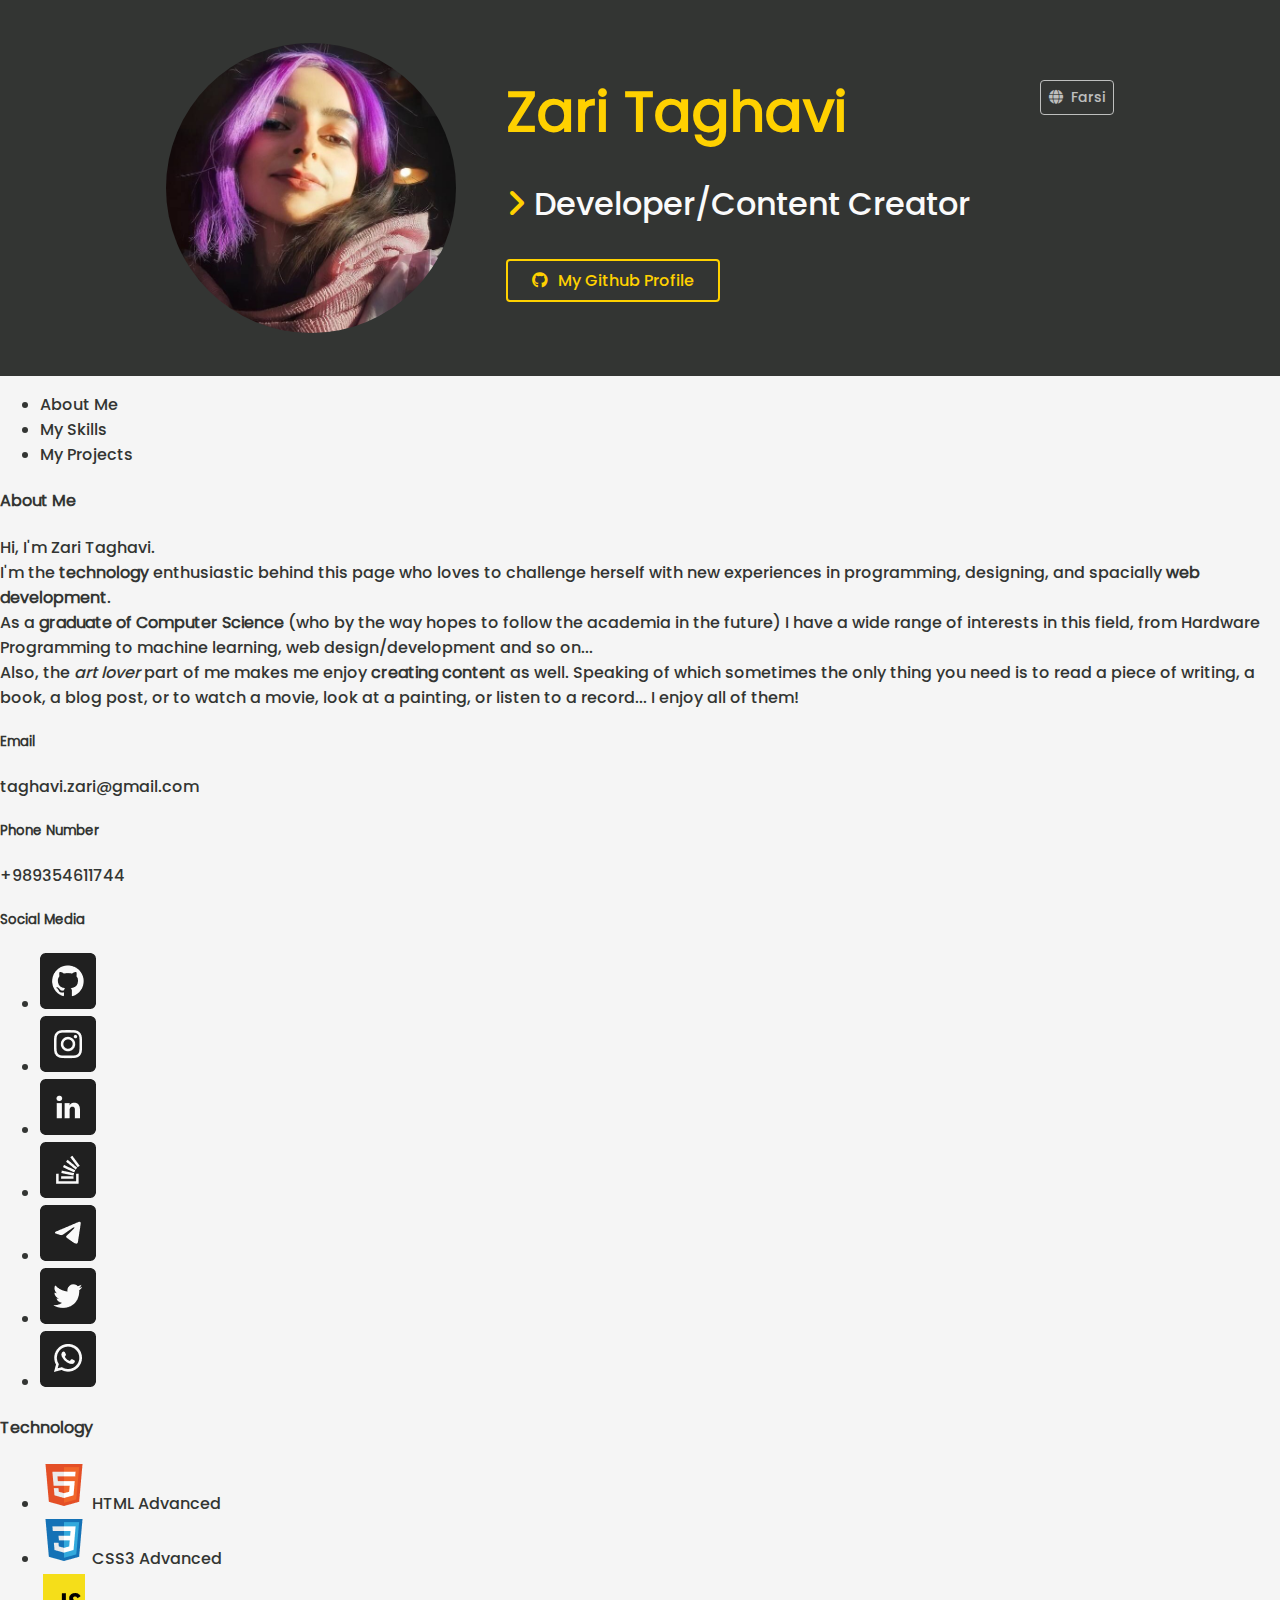
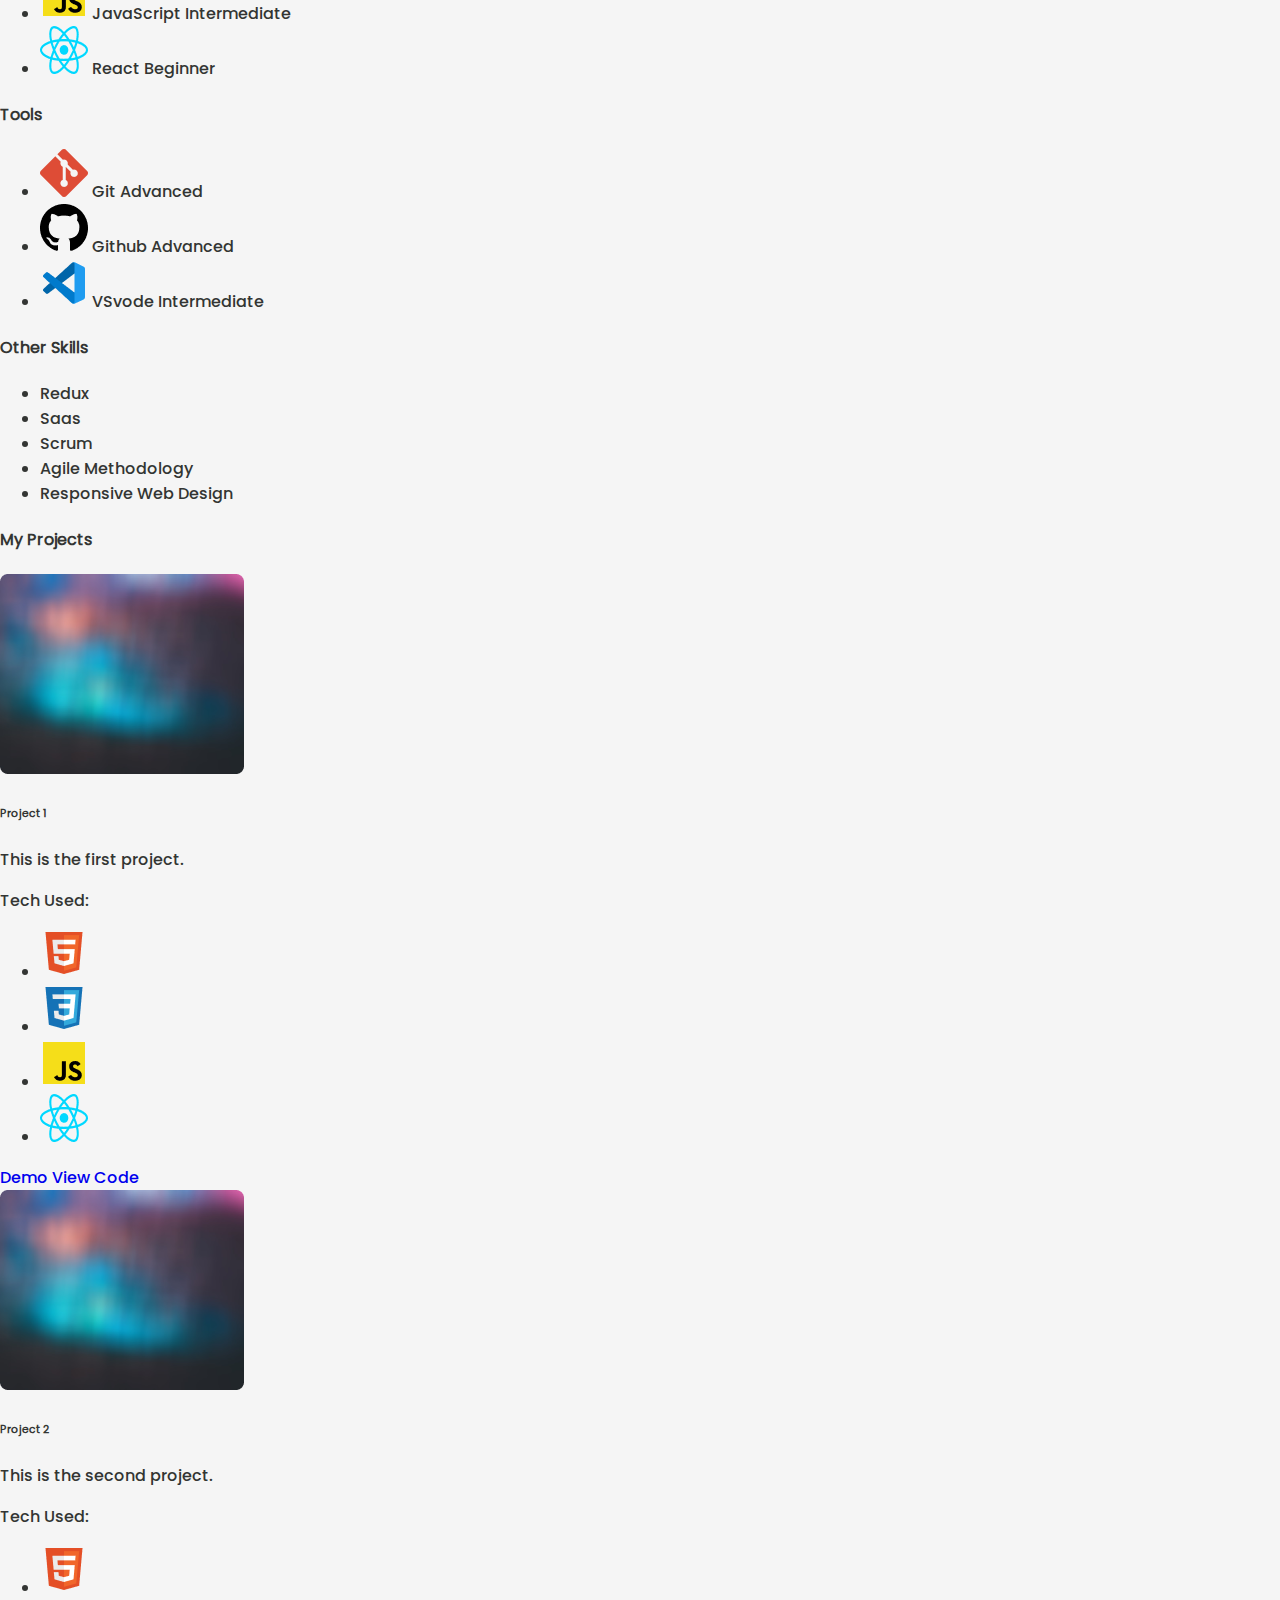
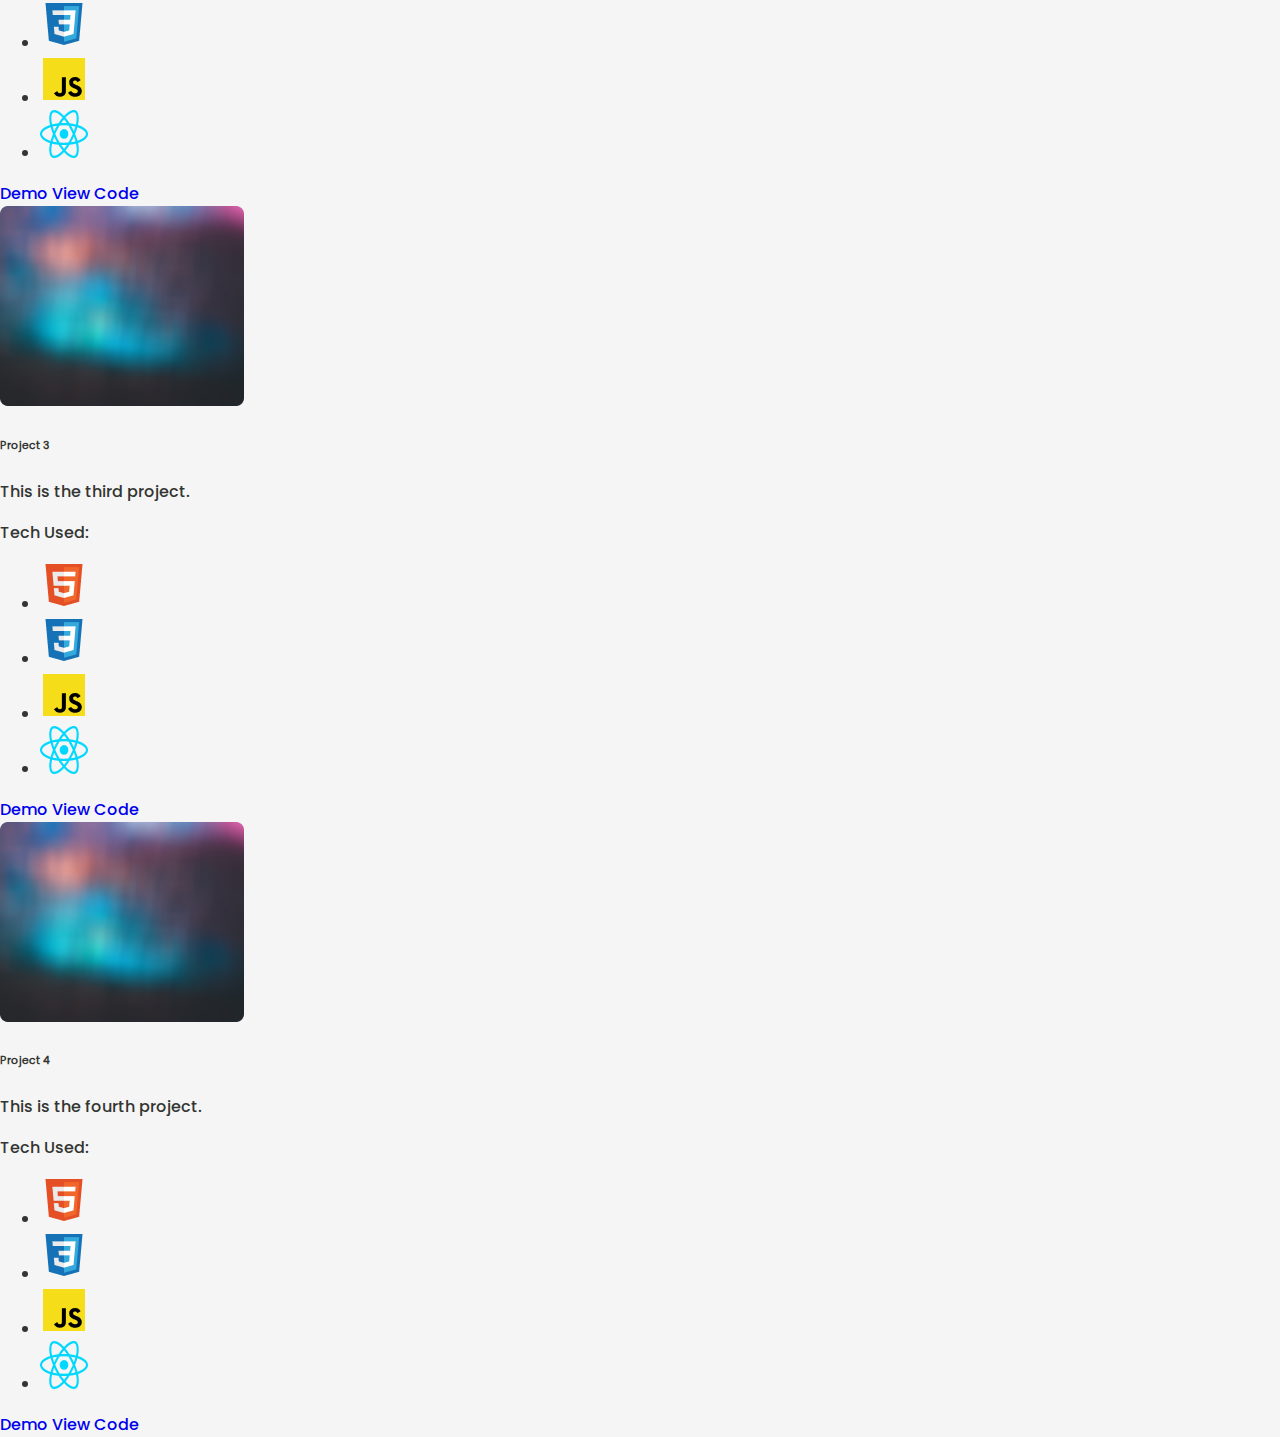
==== html/index.html @ 91e34ece "build: add icons and button styles in Header section" ====
<!DOCTYPE html>
<html lang="en">
  <head>
    <meta charset="UTF-8" />
    <meta http-equiv="X-UA-Compatible" content="IE=edge" />
    <meta name="viewport" content="width=device-width, initial-scale=1.0" />
    <title>Zari Taghavi</title>
    <link rel="shortcut icon" href="Favicon.ico" type="image/x-icon" />
    <link rel="stylesheet" href="assets/css/style.css" />
    <link rel="stylesheet" href="assets/css/all.min.css" />
  </head>
  <body>
    <!-- HEADER -->
    <header class="header">
      <img
        src="assets/ZT_Avatar.png"
        alt="Zari Taghavi"
        width="400"
        height="400"
      />
      <div class="title">
        <h1>Zari Taghavi</h1>
        <h2 class="position">
          <i class="fa-solid fa-angle-right"></i>
          Developer/Content Creator
        </h2>
        <a
          class="button"
          href="https://github.com/ZariTaghavi"
          target="Zari's Github"
        >
          <i class="fa-brands fa-github"></i>
          My Github Profile</a
        >
      </div>
      <a class="lang" href="fa.html">
        <i class="fa-solid fa-globe"></i>
        Farsi</a
      >
    </header>
    <!-- Navigation Bar -->
    <nav>
      <ul>
        <li>About Me</li>
        <li>My Skills</li>
        <li>My Projects</li>
      </ul>
    </nav>
    <!-- "About Me" Section -->
    <section>
      <h4>About Me</h4>
      <p>
        Hi, I'm Zari Taghavi.
        <br />
        I'm the <strong>technology</strong> enthusiastic behind this page who
        loves to challenge herself with new experiences in programming,
        designing, and spacially <strong>web development</strong>.
        <br />
        As a <strong>graduate of Computer Science</strong> (who by the way hopes
        to follow the academia in the future) I have a wide range of interests
        in this field, from Hardware Programming to machine learning, web
        design/development and so on...
        <br />
        Also, the <em>art lover</em> part of me makes me enjoy
        <strong>creating content</strong>
        as well. Speaking of which sometimes the only thing you need is to read
        a piece of writing, a book, a blog post, or to watch a movie, look at a
        painting, or listen to a record... I enjoy all of them!
      </p>
      <h5>Email</h5>
      <p>taghavi.zari@gmail.com</p>
      <h5>Phone Number</h5>
      <p>+989354611744</p>
      <h5>Social Media</h5>
      <ul>
        <li>
          <a href="https://github.com/ZariTaghavi" target="_blank"
            ><img src="assets/icons/social/github.png" alt="Github Profile"
          /></a>
        </li>
        <li>
          <a href="https://www.instagram.com/zarintaghavi/" target="_blank"
            ><img
              src="assets/icons/social/instagram.png"
              alt="Instagram Profile"
          /></a>
        </li>
        <li>
          <a href="https://www.linkedin.com/in/zaritaghavi/" target="_blank"
            ><img src="assets/icons/social/linkedin.png" alt="Linkedin Profile"
          /></a>
        </li>
        <li>
          <a
            href="https://stackoverflow.com/users/19862467/zari-taghavi"
            target="_blank"
            ><img
              src="assets/icons/social/stackoverflow.png"
              alt="Stackoverflow Profile"
          /></a>
        </li>
        <li>
          <a href="https://t.me/Zari_Taghavi" target="_blank"
            ><img src="assets/icons/social/telegram.png" alt="Telegram Profile"
          /></a>
        </li>
        <li>
          <a href="#" target="_blank"
            ><img src="assets/icons/social/twitter.png" alt="Twitter Profile"
          /></a>
        </li>
        <li>
          <a href="https://wa.me/989354611744" target="_blank"
            ><img src="assets/icons/social/whatsapp.png" alt="Whatsapp Profile"
          /></a>
        </li>
      </ul>
    </section>
    <!-- "MY Skills" Section -->
    <section>
      <h4>Technology</h4>
      <ul>
        <li><img src="assets/icons/html.png" alt="html" /> HTML Advanced</li>
        <li><img src="assets/icons/css.png" alt="css3" /> CSS3 Advanced</li>
        <li>
          <img src="assets/icons/js.png" alt="javascript" /> JavaScript
          Intermediate
        </li>
        <li><img src="assets/icons/react.png" alt="react" /> React Beginner</li>
      </ul>
      <h4>Tools</h4>
      <ul>
        <li><img src="assets/icons/git.png" alt="git" /> Git Advanced</li>
        <li>
          <img src="assets/icons/github.png" alt="github" /> Github Advanced
        </li>
        <li>
          <img src="assets/icons/vscode.png" alt="vscode" /> VSvode Intermediate
        </li>
      </ul>
      <h4>Other Skills</h4>
      <ul>
        <li>Redux</li>
        <li>Saas</li>
        <li>Scrum</li>
        <li>Agile Methodology</li>
        <li>Responsive Web Design</li>
      </ul>
    </section>
    <!-- "MY Projects" Section -->
    <section>
      <h4>My Projects</h4>
      <div>
        <img src="assets/icons/placeholder.png" alt="Project1" />
        <h6>Project 1</h6>
        <p>This is the first project.</p>
        Tech Used:
        <ul>
          <li><img src="assets/icons/html.png" alt="html" /></li>
          <li><img src="assets/icons/css.png" alt="css3" /></li>
          <li><img src="assets/icons/js.png" alt="javascript" /></li>
          <li><img src="assets/icons/react.png" alt="react" /></li>
        </ul>
        <a href="#" target="_blank">Demo</a>
        <a href="#" target="_blank">View Code</a>
      </div>
      <div>
        <img src="assets/icons/placeholder.png" alt="Project2" />
        <h6>Project 2</h6>
        <p>This is the second project.</p>
        Tech Used:
        <ul>
          <li><img src="assets/icons/html.png" alt="html" /></li>
          <li><img src="assets/icons/css.png" alt="css3" /></li>
          <li><img src="assets/icons/js.png" alt="javascript" /></li>
          <li><img src="assets/icons/react.png" alt="react" /></li>
        </ul>
        <a href="#" target="_blank">Demo</a>
        <a href="#" target="_blank">View Code</a>
      </div>
      <div>
        <img src="assets/icons/placeholder.png" alt="Project3" />
        <h6>Project 3</h6>
        <p>This is the third project.</p>
        Tech Used:
        <ul>
          <li><img src="assets/icons/html.png" alt="html" /></li>
          <li><img src="assets/icons/css.png" alt="css3" /></li>
          <li><img src="assets/icons/js.png" alt="javascript" /></li>
          <li><img src="assets/icons/react.png" alt="react" /></li>
        </ul>
        <a href="#" target="_blank">Demo</a>
        <a href="#" target="_blank">View Code</a>
      </div>
      <div>
        <img src="assets/icons/placeholder.png" alt="Project4" />
        <h6>Project 4</h6>
        <p>This is the fourth project.</p>
        Tech Used:
        <ul>
          <li><img src="assets/icons/html.png" alt="html" /></li>
          <li><img src="assets/icons/css.png" alt="css3" /></li>
          <li><img src="assets/icons/js.png" alt="javascript" /></li>
          <li><img src="assets/icons/react.png" alt="react" /></li>
        </ul>
        <a href="#" target="_blank">Demo</a>
        <a href="#" target="_blank">View Code</a>
      </div>
    </section>
  </body>
</html>
---- html/assets/css/style.css ----
@font-face {
  font-family: "Poppins";
  src: url("/html/assets/fonts/Poppins-Light.woff") format("woff"),
    url("/html/assets/fonts/Poppins-Light.ttf") format("ttf");
  font-weight: 300;
}
@font-face {
  font-family: "Poppins";
  src: url("/html/assets/fonts/Poppins-Medium.woff") format("woff"),
    url("/html/assets/fonts/Poppins-Medium.ttf") format("ttf");
  font-weight: 400;
}
@font-face {
  font-family: "Poppins";
  src: url("/html/assets/fonts/Poppins-Regular.woff") format("woff"),
    url("/html/assets/fonts/Poppins-Regular.ttf") format("ttf");
  font-weight: 500;
}

* {
  font-family: "Poppins", sans-serif;
  box-sizing: border-box;
}

body {
  color: #333533;
  background-color: #f5f5f5;
  margin: 0;
}

a {
  text-decoration: none;
}

h2 {
  font-weight: 400;
}

.header {
  background-color: #333533;
  height: 376px;
  display: flex;
  justify-content: center;
  align-items: center;
}

.header .title {
  margin: 0 70px 0 50px;
}

.header .title h1 {
  color: #ffd100;
  font-size: 56px;
  margin: 0;
  line-height: 1;
}

.header .position {
  color: #fafafa;
  font-size: 32px;
  margin: 40px 0;
}

.header .position i {
  color: #ffd100;
}

.button {
  color: #ffd100;
  border: 2px solid #ffd100;
  border-radius: 4px;
  padding: 8px 24px;
  transition: all 100ms ease-in-out;
}

.button i {
  color: #ffd100;
  margin-right: 6px;
  transition: all 100ms ease-in-out;
}

.button:hover,
.button:hover i {
  color: #333533;
  background-color: #ffd100;
}

.lang {
  color: #fafafa;
  border: 1px solid #fafafa;
  border-radius: 4px;
  padding: 6px 8px;
  font-size: 14px;
  opacity: 0.7;
  align-self: flex-start;
  margin-top: 80px;
  transition: all 100ms ease-in-out;
}

.lang i {
  color: #fafafa;
  margin-right: 4px;
  transition: all 100ms ease-in-out;
}

.lang:hover,
.lang:hover i {
  opacity: 1;
}
.header img {
  width: 290px;
  height: 290px;
  border-radius: 50%;
}
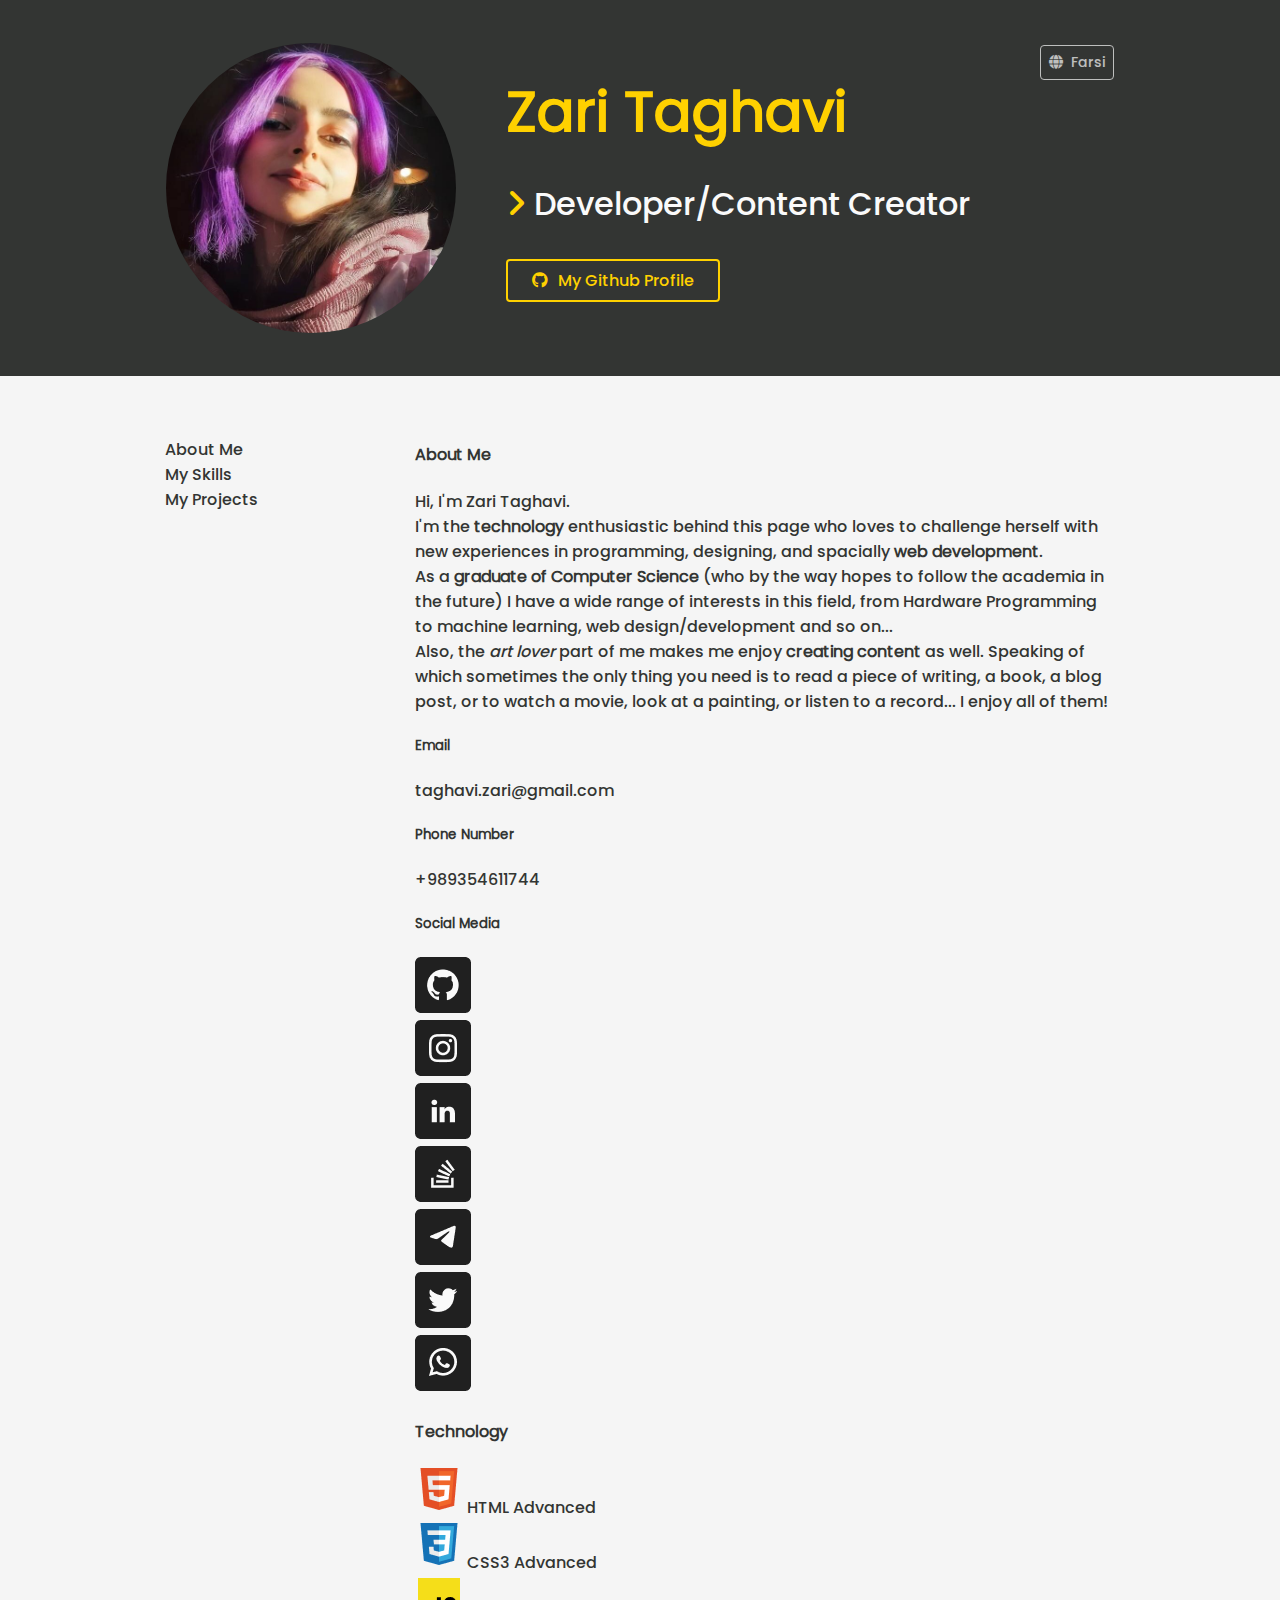
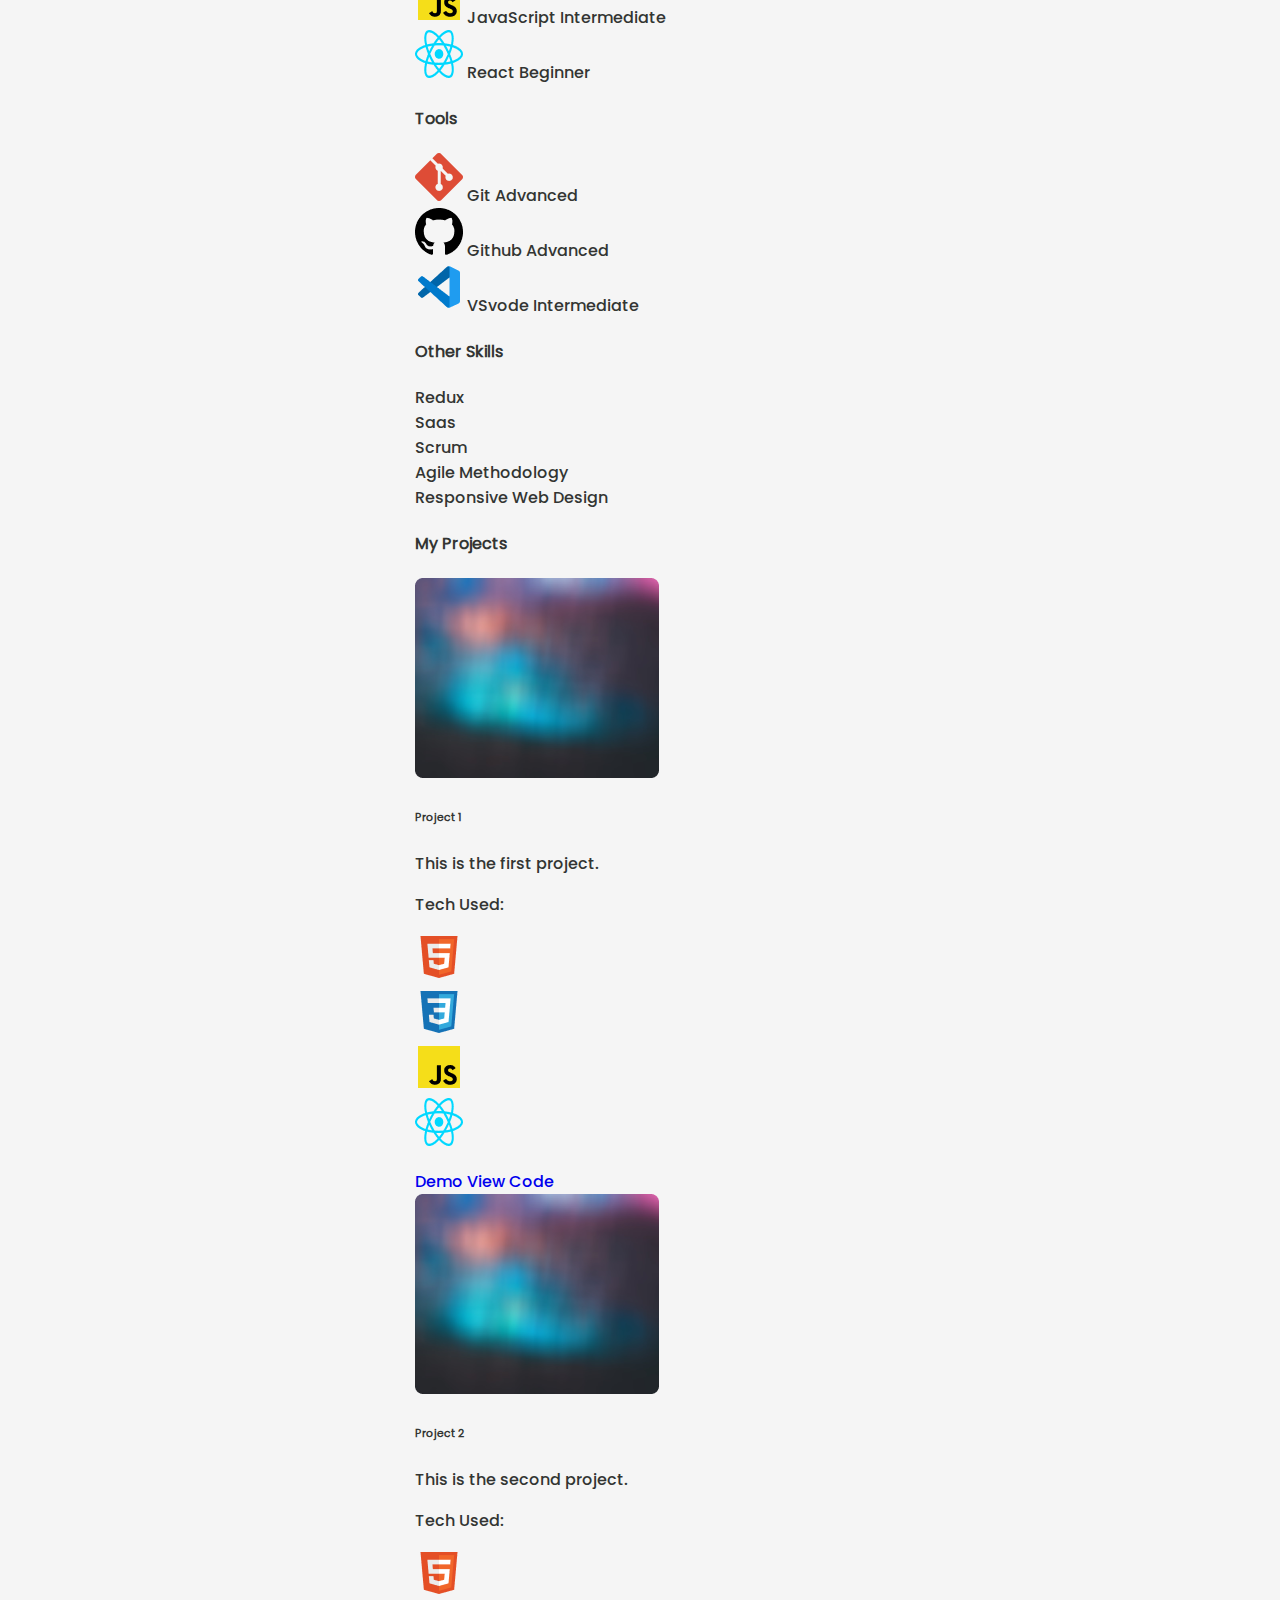
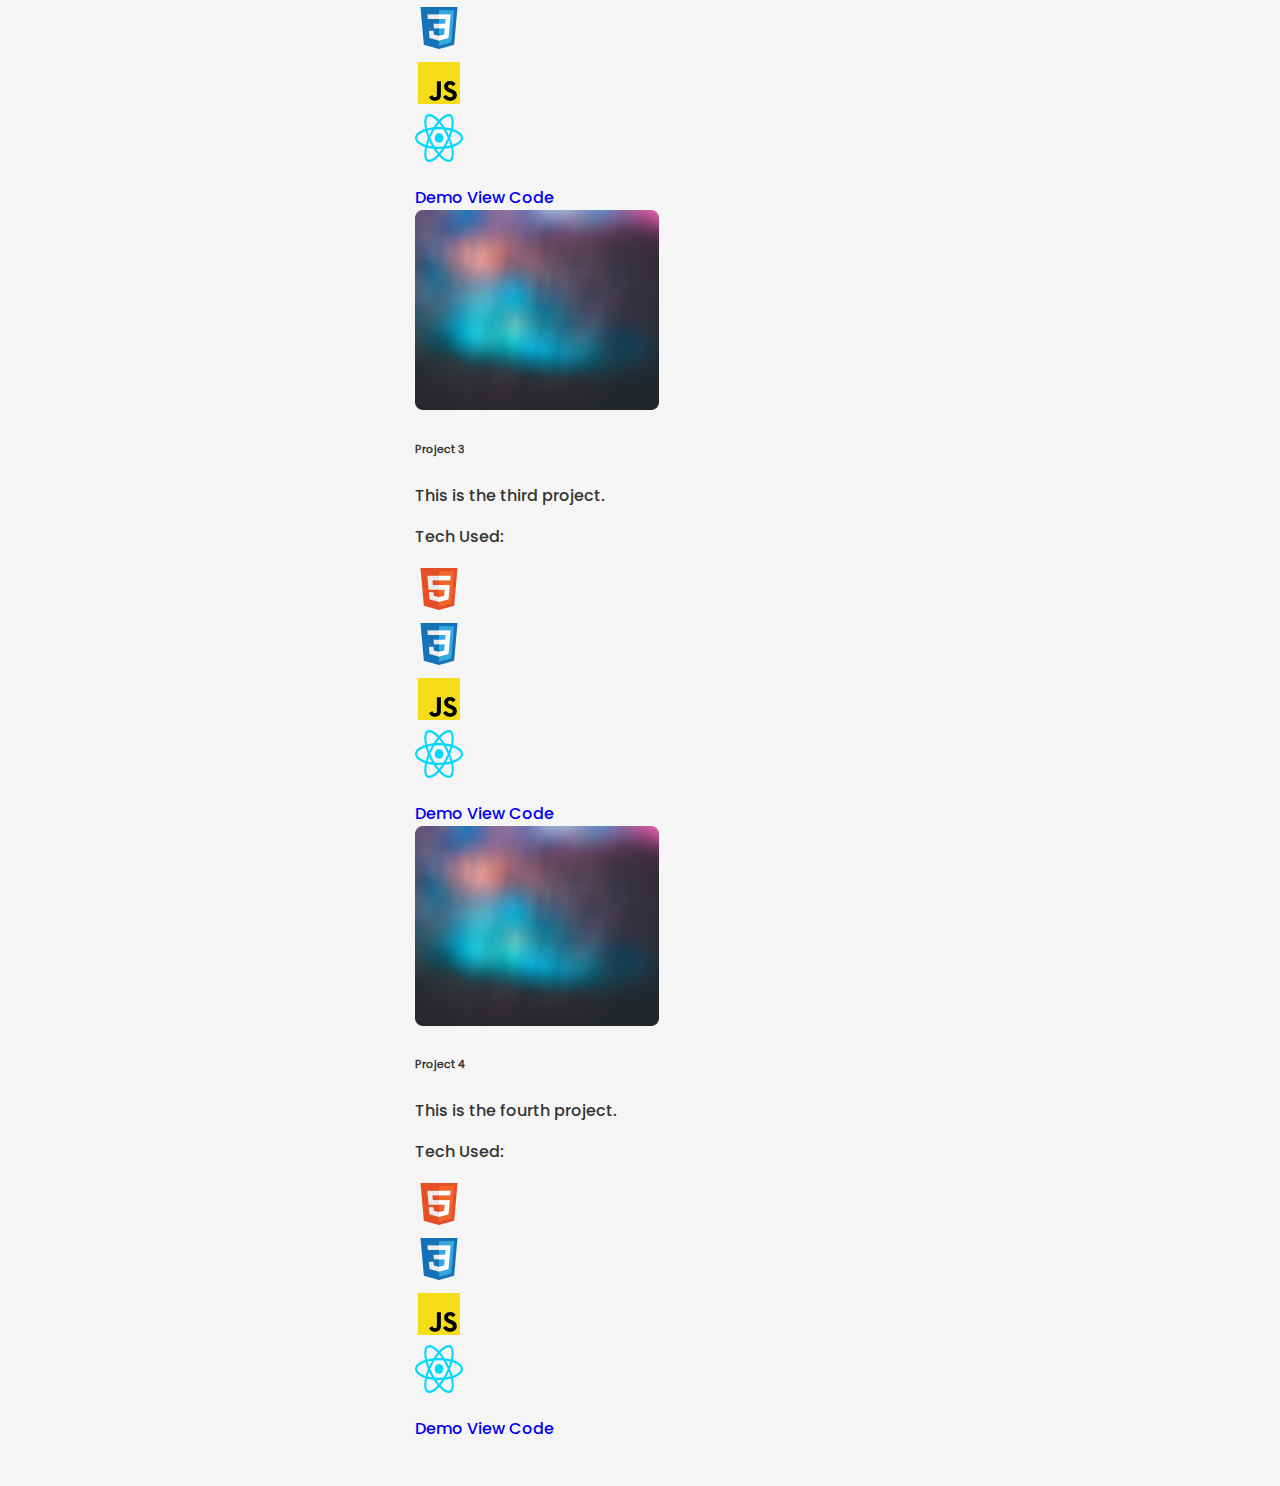
==== commit 5ba612ef: "build: add flex box styles and sizing for navbar and content section" ====
--- a/html/index.html
+++ b/html/index.html
@@ -39,173 +39,190 @@
       >
     </header>
     <!-- Navigation Bar -->
-    <nav>
-      <ul>
-        <li>About Me</li>
-        <li>My Skills</li>
-        <li>My Projects</li>
-      </ul>
-    </nav>
-    <!-- "About Me" Section -->
-    <section>
-      <h4>About Me</h4>
-      <p>
-        Hi, I'm Zari Taghavi.
-        <br />
-        I'm the <strong>technology</strong> enthusiastic behind this page who
-        loves to challenge herself with new experiences in programming,
-        designing, and spacially <strong>web development</strong>.
-        <br />
-        As a <strong>graduate of Computer Science</strong> (who by the way hopes
-        to follow the academia in the future) I have a wide range of interests
-        in this field, from Hardware Programming to machine learning, web
-        design/development and so on...
-        <br />
-        Also, the <em>art lover</em> part of me makes me enjoy
-        <strong>creating content</strong>
-        as well. Speaking of which sometimes the only thing you need is to read
-        a piece of writing, a book, a blog post, or to watch a movie, look at a
-        painting, or listen to a record... I enjoy all of them!
-      </p>
-      <h5>Email</h5>
-      <p>taghavi.zari@gmail.com</p>
-      <h5>Phone Number</h5>
-      <p>+989354611744</p>
-      <h5>Social Media</h5>
-      <ul>
-        <li>
-          <a href="https://github.com/ZariTaghavi" target="_blank"
-            ><img src="assets/icons/social/github.png" alt="Github Profile"
-          /></a>
-        </li>
-        <li>
-          <a href="https://www.instagram.com/zarintaghavi/" target="_blank"
-            ><img
-              src="assets/icons/social/instagram.png"
-              alt="Instagram Profile"
-          /></a>
-        </li>
-        <li>
-          <a href="https://www.linkedin.com/in/zaritaghavi/" target="_blank"
-            ><img src="assets/icons/social/linkedin.png" alt="Linkedin Profile"
-          /></a>
-        </li>
-        <li>
-          <a
-            href="https://stackoverflow.com/users/19862467/zari-taghavi"
-            target="_blank"
-            ><img
-              src="assets/icons/social/stackoverflow.png"
-              alt="Stackoverflow Profile"
-          /></a>
-        </li>
-        <li>
-          <a href="https://t.me/Zari_Taghavi" target="_blank"
-            ><img src="assets/icons/social/telegram.png" alt="Telegram Profile"
-          /></a>
-        </li>
-        <li>
-          <a href="#" target="_blank"
-            ><img src="assets/icons/social/twitter.png" alt="Twitter Profile"
-          /></a>
-        </li>
-        <li>
-          <a href="https://wa.me/989354611744" target="_blank"
-            ><img src="assets/icons/social/whatsapp.png" alt="Whatsapp Profile"
-          /></a>
-        </li>
-      </ul>
-    </section>
-    <!-- "MY Skills" Section -->
-    <section>
-      <h4>Technology</h4>
-      <ul>
-        <li><img src="assets/icons/html.png" alt="html" /> HTML Advanced</li>
-        <li><img src="assets/icons/css.png" alt="css3" /> CSS3 Advanced</li>
-        <li>
-          <img src="assets/icons/js.png" alt="javascript" /> JavaScript
-          Intermediate
-        </li>
-        <li><img src="assets/icons/react.png" alt="react" /> React Beginner</li>
-      </ul>
-      <h4>Tools</h4>
-      <ul>
-        <li><img src="assets/icons/git.png" alt="git" /> Git Advanced</li>
-        <li>
-          <img src="assets/icons/github.png" alt="github" /> Github Advanced
-        </li>
-        <li>
-          <img src="assets/icons/vscode.png" alt="vscode" /> VSvode Intermediate
-        </li>
-      </ul>
-      <h4>Other Skills</h4>
-      <ul>
-        <li>Redux</li>
-        <li>Saas</li>
-        <li>Scrum</li>
-        <li>Agile Methodology</li>
-        <li>Responsive Web Design</li>
-      </ul>
-    </section>
-    <!-- "MY Projects" Section -->
-    <section>
-      <h4>My Projects</h4>
-      <div>
-        <img src="assets/icons/placeholder.png" alt="Project1" />
-        <h6>Project 1</h6>
-        <p>This is the first project.</p>
-        Tech Used:
+    <div class="content-container">
+      <nav>
         <ul>
-          <li><img src="assets/icons/html.png" alt="html" /></li>
-          <li><img src="assets/icons/css.png" alt="css3" /></li>
-          <li><img src="assets/icons/js.png" alt="javascript" /></li>
-          <li><img src="assets/icons/react.png" alt="react" /></li>
+          <li>About Me</li>
+          <li>My Skills</li>
+          <li>My Projects</li>
         </ul>
-        <a href="#" target="_blank">Demo</a>
-        <a href="#" target="_blank">View Code</a>
+      </nav>
+      <!-- "About Me" Section -->
+      <div class="sections">
+        <section>
+          <h4>About Me</h4>
+          <p>
+            Hi, I'm Zari Taghavi.
+            <br />
+            I'm the <strong>technology</strong> enthusiastic behind this page
+            who loves to challenge herself with new experiences in programming,
+            designing, and spacially <strong>web development</strong>.
+            <br />
+            As a <strong>graduate of Computer Science</strong> (who by the way
+            hopes to follow the academia in the future) I have a wide range of
+            interests in this field, from Hardware Programming to machine
+            learning, web design/development and so on...
+            <br />
+            Also, the <em>art lover</em> part of me makes me enjoy
+            <strong>creating content</strong>
+            as well. Speaking of which sometimes the only thing you need is to
+            read a piece of writing, a book, a blog post, or to watch a movie,
+            look at a painting, or listen to a record... I enjoy all of them!
+          </p>
+          <h5>Email</h5>
+          <p>taghavi.zari@gmail.com</p>
+          <h5>Phone Number</h5>
+          <p>+989354611744</p>
+          <h5>Social Media</h5>
+          <ul>
+            <li>
+              <a href="https://github.com/ZariTaghavi" target="_blank"
+                ><img src="assets/icons/social/github.png" alt="Github Profile"
+              /></a>
+            </li>
+            <li>
+              <a href="https://www.instagram.com/zarintaghavi/" target="_blank"
+                ><img
+                  src="assets/icons/social/instagram.png"
+                  alt="Instagram Profile"
+              /></a>
+            </li>
+            <li>
+              <a href="https://www.linkedin.com/in/zaritaghavi/" target="_blank"
+                ><img
+                  src="assets/icons/social/linkedin.png"
+                  alt="Linkedin Profile"
+              /></a>
+            </li>
+            <li>
+              <a
+                href="https://stackoverflow.com/users/19862467/zari-taghavi"
+                target="_blank"
+                ><img
+                  src="assets/icons/social/stackoverflow.png"
+                  alt="Stackoverflow Profile"
+              /></a>
+            </li>
+            <li>
+              <a href="https://t.me/Zari_Taghavi" target="_blank"
+                ><img
+                  src="assets/icons/social/telegram.png"
+                  alt="Telegram Profile"
+              /></a>
+            </li>
+            <li>
+              <a href="#" target="_blank"
+                ><img
+                  src="assets/icons/social/twitter.png"
+                  alt="Twitter Profile"
+              /></a>
+            </li>
+            <li>
+              <a href="https://wa.me/989354611744" target="_blank"
+                ><img
+                  src="assets/icons/social/whatsapp.png"
+                  alt="Whatsapp Profile"
+              /></a>
+            </li>
+          </ul>
+        </section>
+        <!-- "MY Skills" Section -->
+        <section>
+          <h4>Technology</h4>
+          <ul>
+            <li>
+              <img src="assets/icons/html.png" alt="html" /> HTML Advanced
+            </li>
+            <li><img src="assets/icons/css.png" alt="css3" /> CSS3 Advanced</li>
+            <li>
+              <img src="assets/icons/js.png" alt="javascript" /> JavaScript
+              Intermediate
+            </li>
+            <li>
+              <img src="assets/icons/react.png" alt="react" /> React Beginner
+            </li>
+          </ul>
+          <h4>Tools</h4>
+          <ul>
+            <li><img src="assets/icons/git.png" alt="git" /> Git Advanced</li>
+            <li>
+              <img src="assets/icons/github.png" alt="github" /> Github Advanced
+            </li>
+            <li>
+              <img src="assets/icons/vscode.png" alt="vscode" /> VSvode
+              Intermediate
+            </li>
+          </ul>
+          <h4>Other Skills</h4>
+          <ul>
+            <li>Redux</li>
+            <li>Saas</li>
+            <li>Scrum</li>
+            <li>Agile Methodology</li>
+            <li>Responsive Web Design</li>
+          </ul>
+        </section>
+        <!-- "MY Projects" Section -->
+        <section>
+          <h4>My Projects</h4>
+          <div>
+            <img src="assets/icons/placeholder.png" alt="Project1" />
+            <h6>Project 1</h6>
+            <p>This is the first project.</p>
+            Tech Used:
+            <ul>
+              <li><img src="assets/icons/html.png" alt="html" /></li>
+              <li><img src="assets/icons/css.png" alt="css3" /></li>
+              <li><img src="assets/icons/js.png" alt="javascript" /></li>
+              <li><img src="assets/icons/react.png" alt="react" /></li>
+            </ul>
+            <a href="#" target="_blank">Demo</a>
+            <a href="#" target="_blank">View Code</a>
+          </div>
+          <div>
+            <img src="assets/icons/placeholder.png" alt="Project2" />
+            <h6>Project 2</h6>
+            <p>This is the second project.</p>
+            Tech Used:
+            <ul>
+              <li><img src="assets/icons/html.png" alt="html" /></li>
+              <li><img src="assets/icons/css.png" alt="css3" /></li>
+              <li><img src="assets/icons/js.png" alt="javascript" /></li>
+              <li><img src="assets/icons/react.png" alt="react" /></li>
+            </ul>
+            <a href="#" target="_blank">Demo</a>
+            <a href="#" target="_blank">View Code</a>
+          </div>
+          <div>
+            <img src="assets/icons/placeholder.png" alt="Project3" />
+            <h6>Project 3</h6>
+            <p>This is the third project.</p>
+            Tech Used:
+            <ul>
+              <li><img src="assets/icons/html.png" alt="html" /></li>
+              <li><img src="assets/icons/css.png" alt="css3" /></li>
+              <li><img src="assets/icons/js.png" alt="javascript" /></li>
+              <li><img src="assets/icons/react.png" alt="react" /></li>
+            </ul>
+            <a href="#" target="_blank">Demo</a>
+            <a href="#" target="_blank">View Code</a>
+          </div>
+          <div>
+            <img src="assets/icons/placeholder.png" alt="Project4" />
+            <h6>Project 4</h6>
+            <p>This is the fourth project.</p>
+            Tech Used:
+            <ul>
+              <li><img src="assets/icons/html.png" alt="html" /></li>
+              <li><img src="assets/icons/css.png" alt="css3" /></li>
+              <li><img src="assets/icons/js.png" alt="javascript" /></li>
+              <li><img src="assets/icons/react.png" alt="react" /></li>
+            </ul>
+            <a href="#" target="_blank">Demo</a>
+            <a href="#" target="_blank">View Code</a>
+          </div>
+        </section>
       </div>
-      <div>
-        <img src="assets/icons/placeholder.png" alt="Project2" />
-        <h6>Project 2</h6>
-        <p>This is the second project.</p>
-        Tech Used:
-        <ul>
-          <li><img src="assets/icons/html.png" alt="html" /></li>
-          <li><img src="assets/icons/css.png" alt="css3" /></li>
-          <li><img src="assets/icons/js.png" alt="javascript" /></li>
-          <li><img src="assets/icons/react.png" alt="react" /></li>
-        </ul>
-        <a href="#" target="_blank">Demo</a>
-        <a href="#" target="_blank">View Code</a>
-      </div>
-      <div>
-        <img src="assets/icons/placeholder.png" alt="Project3" />
-        <h6>Project 3</h6>
-        <p>This is the third project.</p>
-        Tech Used:
-        <ul>
-          <li><img src="assets/icons/html.png" alt="html" /></li>
-          <li><img src="assets/icons/css.png" alt="css3" /></li>
-          <li><img src="assets/icons/js.png" alt="javascript" /></li>
-          <li><img src="assets/icons/react.png" alt="react" /></li>
-        </ul>
-        <a href="#" target="_blank">Demo</a>
-        <a href="#" target="_blank">View Code</a>
-      </div>
-      <div>
-        <img src="assets/icons/placeholder.png" alt="Project4" />
-        <h6>Project 4</h6>
-        <p>This is the fourth project.</p>
-        Tech Used:
-        <ul>
-          <li><img src="assets/icons/html.png" alt="html" /></li>
-          <li><img src="assets/icons/css.png" alt="css3" /></li>
-          <li><img src="assets/icons/js.png" alt="javascript" /></li>
-          <li><img src="assets/icons/react.png" alt="react" /></li>
-        </ul>
-        <a href="#" target="_blank">Demo</a>
-        <a href="#" target="_blank">View Code</a>
-      </div>
-    </section>
+    </div>
   </body>
 </html>
--- a/html/assets/css/style.css
+++ b/html/assets/css/style.css
@@ -36,12 +36,18 @@
   font-weight: 400;
 }
 
+ul {
+  list-style: none;
+  padding: 0;
+}
+
 .header {
   background-color: #333533;
   height: 376px;
   display: flex;
   justify-content: center;
   align-items: center;
+  padding: 45px 0;
 }
 
 .header .title {
@@ -93,7 +99,6 @@
   font-size: 14px;
   opacity: 0.7;
   align-self: flex-start;
-  margin-top: 80px;
   transition: all 100ms ease-in-out;
 }
 
@@ -112,3 +117,17 @@
   height: 290px;
   border-radius: 50%;
 }
+
+.content-container {
+  display: flex;
+  justify-content: center;
+  padding: 45px 0;
+}
+
+nav {
+  width: 250px;
+}
+
+.sections {
+  width: 700px;
+}
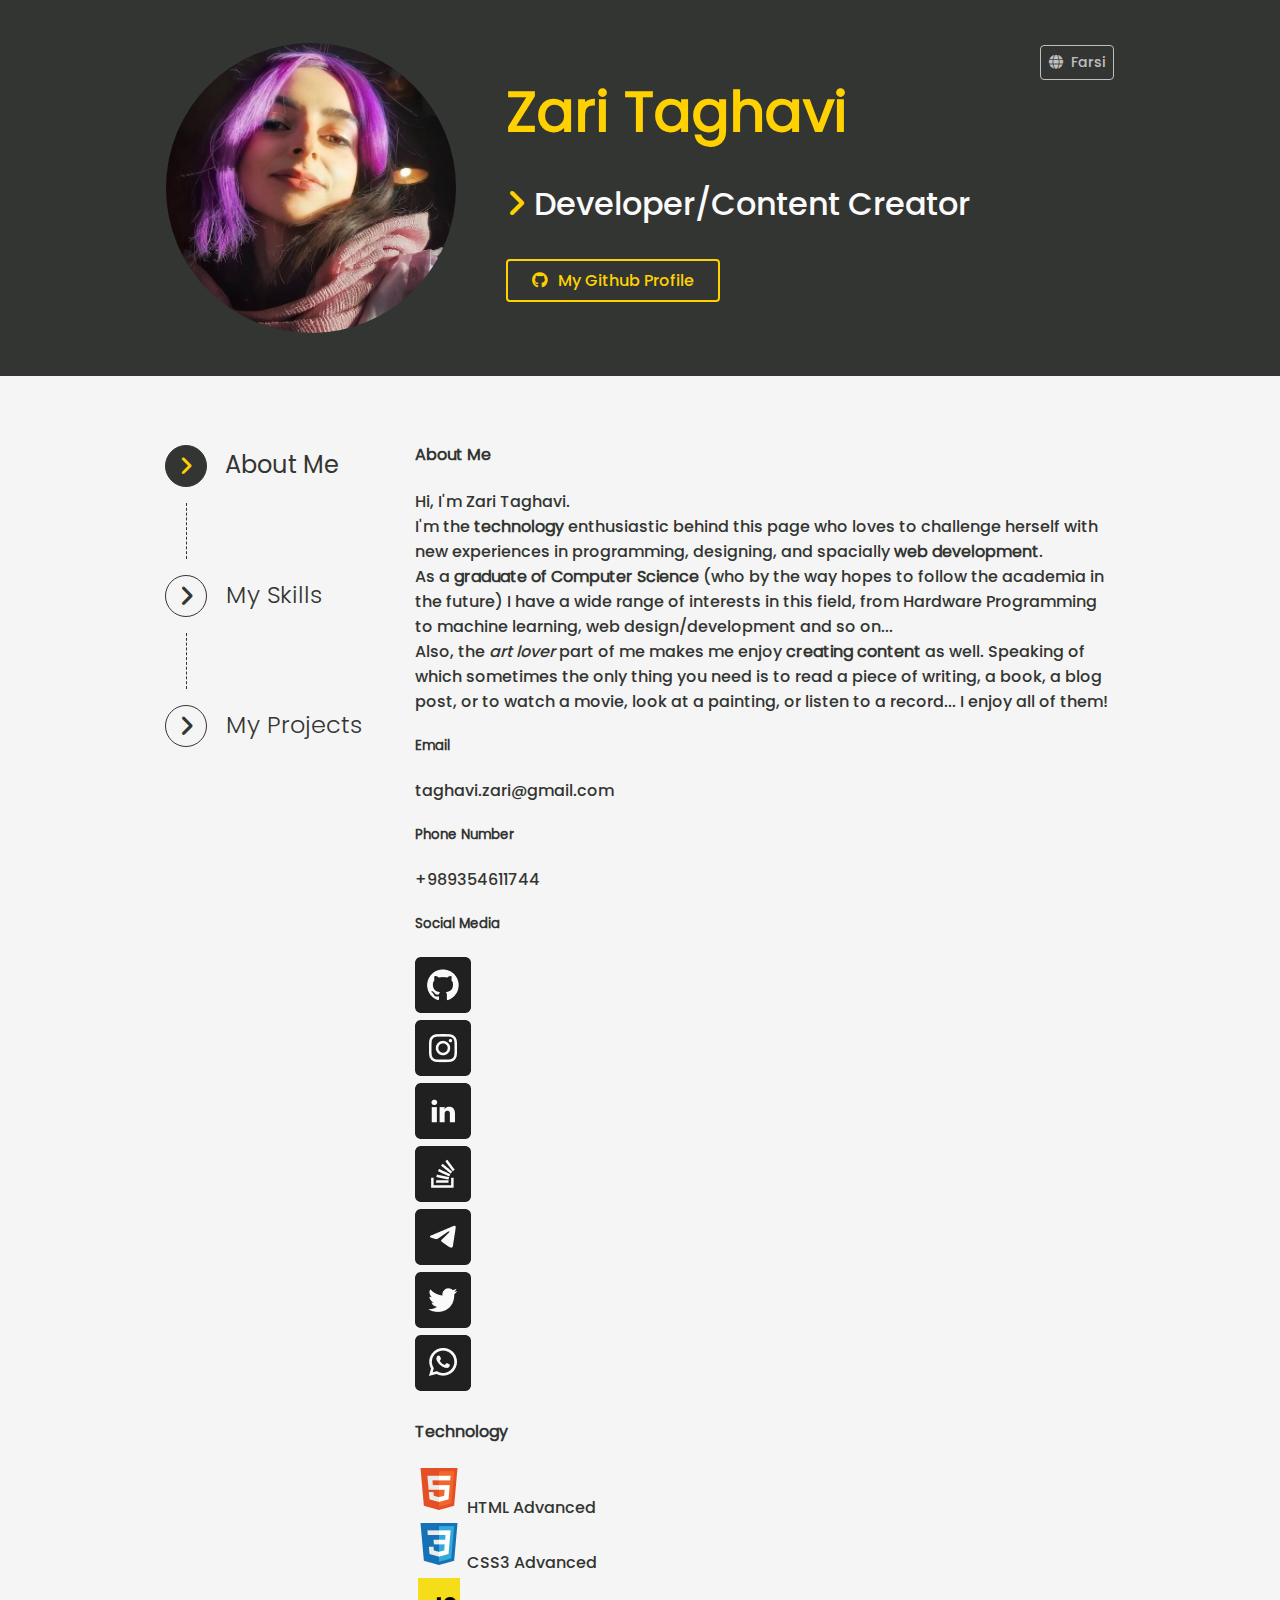
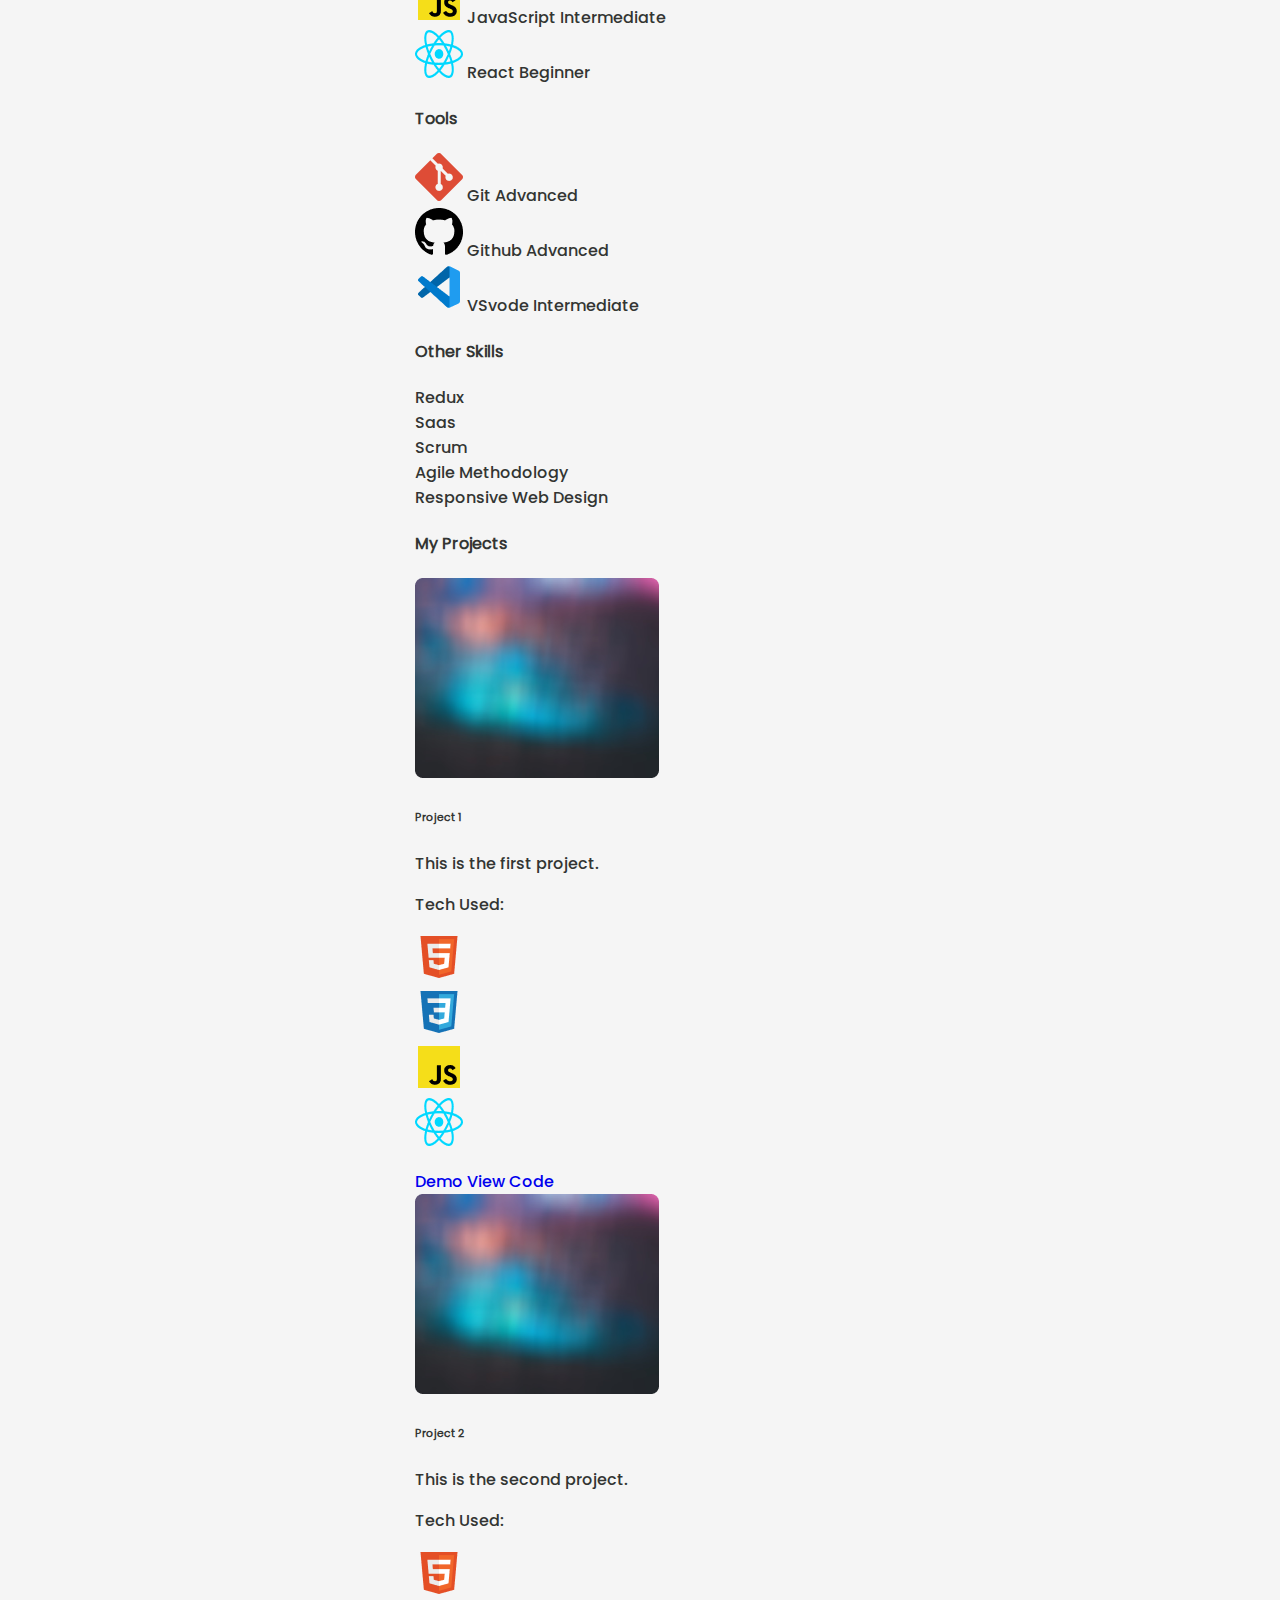
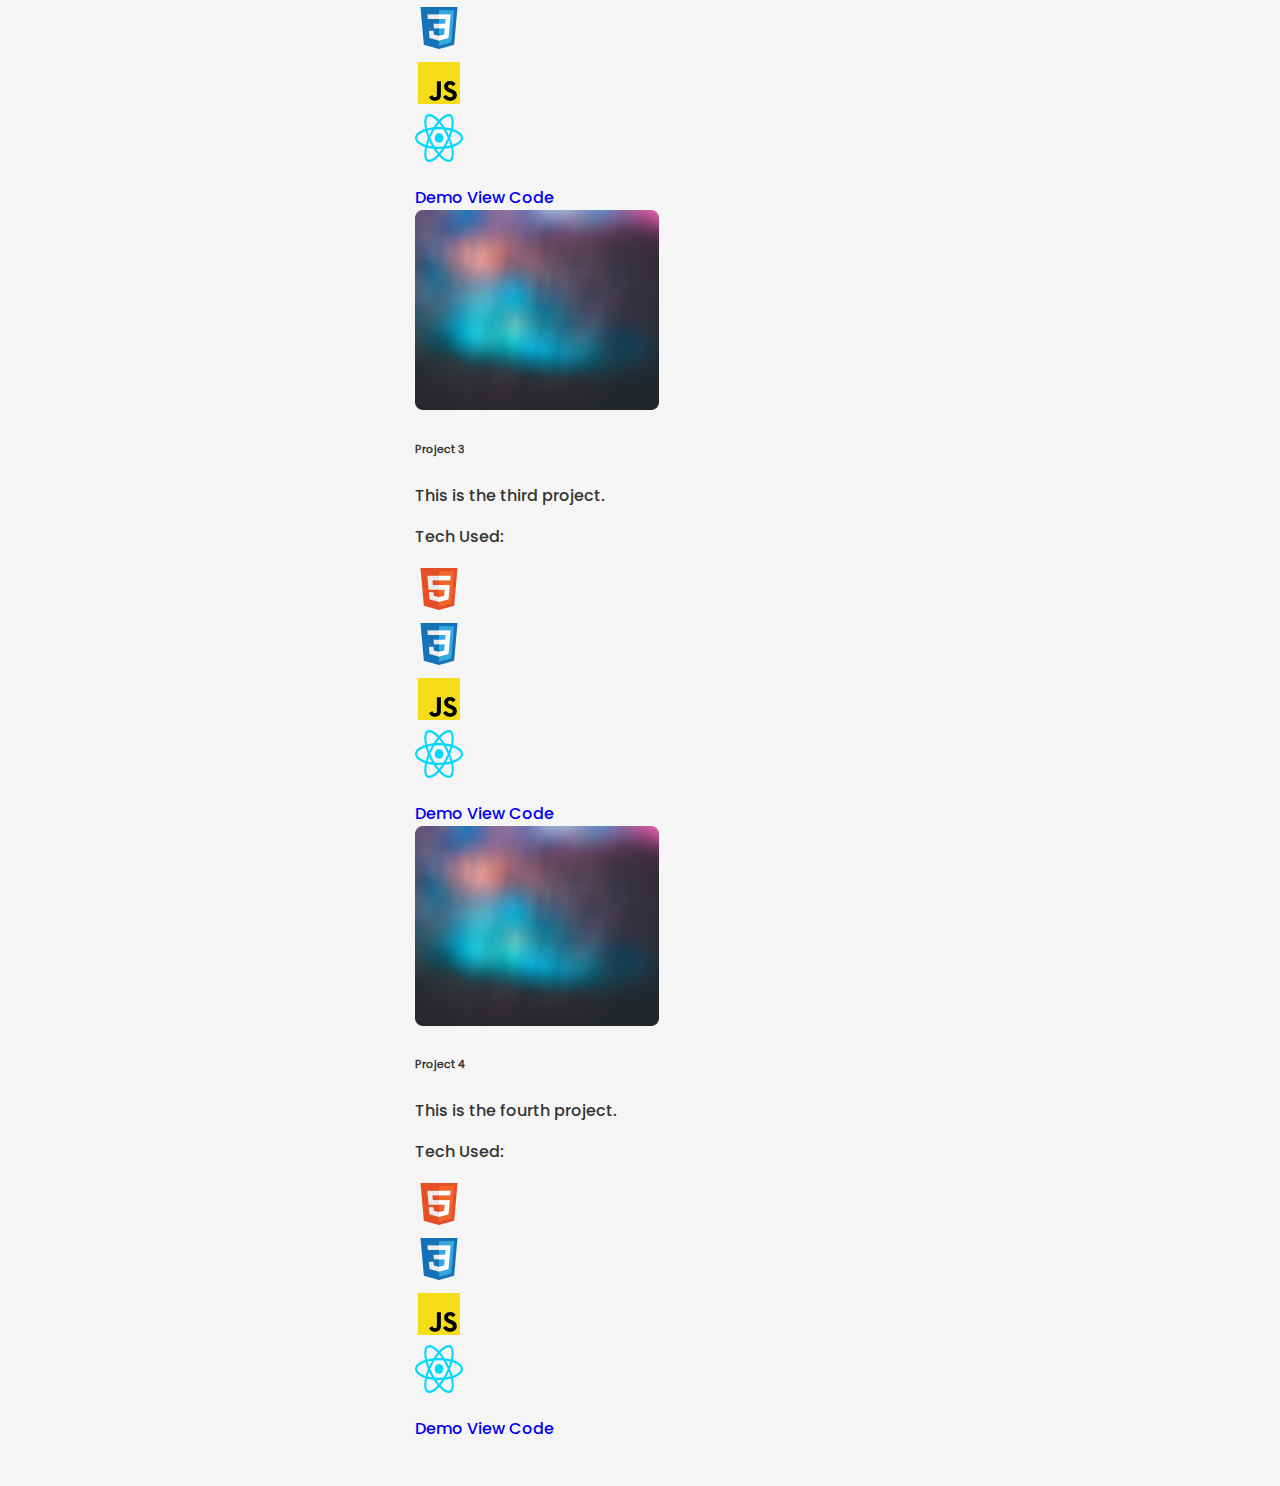
==== commit 8a37c956: "build: add CSS styles (active/hover states) and sizing for NavBar" ====
--- a/html/index.html
+++ b/html/index.html
@@ -42,9 +42,24 @@
     <div class="content-container">
       <nav>
         <ul>
-          <li>About Me</li>
-          <li>My Skills</li>
-          <li>My Projects</li>
+          <li class="active">
+            <span class="marker">
+              <i class="fa-solid fa-angle-right"></i>
+            </span>
+            About Me
+          </li>
+          <li>
+            <span class="marker">
+              <i class="fa-solid fa-angle-right"></i>
+            </span>
+            My Skills
+          </li>
+          <li>
+            <span class="marker">
+              <i class="fa-solid fa-angle-right"></i>
+            </span>
+            My Projects
+          </li>
         </ul>
       </nav>
       <!-- "About Me" Section -->
--- a/html/assets/css/style.css
+++ b/html/assets/css/style.css
@@ -112,6 +112,7 @@
 .lang:hover i {
   opacity: 1;
 }
+
 .header img {
   width: 290px;
   height: 290px;
@@ -126,6 +127,44 @@
 
 nav {
   width: 250px;
+  font-size: 24px;
+  font-weight: 300;
+}
+
+nav ul li {
+  cursor: pointer;
+}
+
+nav li.active {
+  font-weight: 500;
+}
+
+nav ul li .marker {
+  display: inline-block;
+  width: 42px;
+  height: 42px;
+  line-height: 42px;
+  border: 1px solid #333533;
+  border-radius: 50%;
+  text-align: center;
+  vertical-align: middle;
+  margin-right: 12px;
+  transition: all 100ms ease-in-out;
+}
+
+nav ul li.active .marker,
+nav ul li:hover .marker {
+  background-color: #333533;
+  color: #ffd100;
+  font-size: 22px;
+}
+
+nav ul li:not(:last-child)::after {
+  content: "";
+  display: block;
+  height: 56px;
+  border-left: 1px dashed #333533;
+  margin: 16px 0 16px 21px;
 }
 
 .sections {
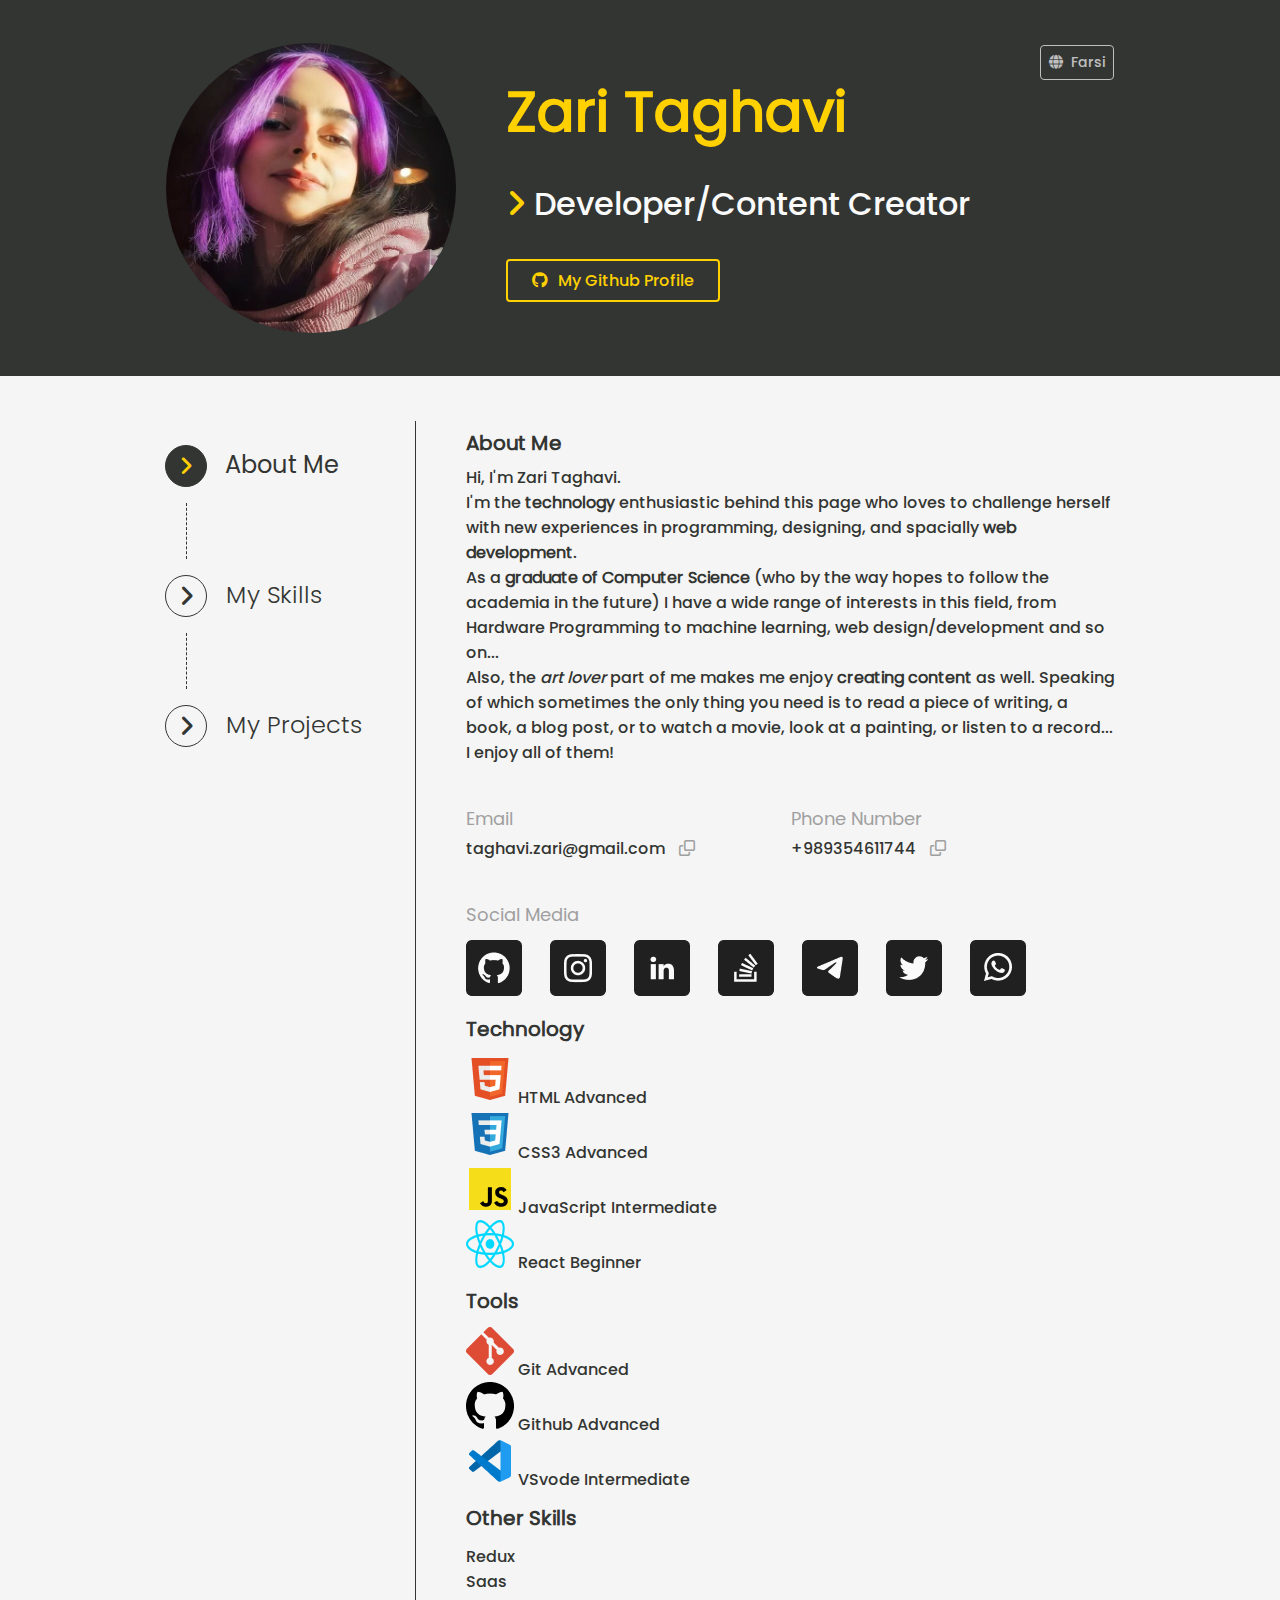
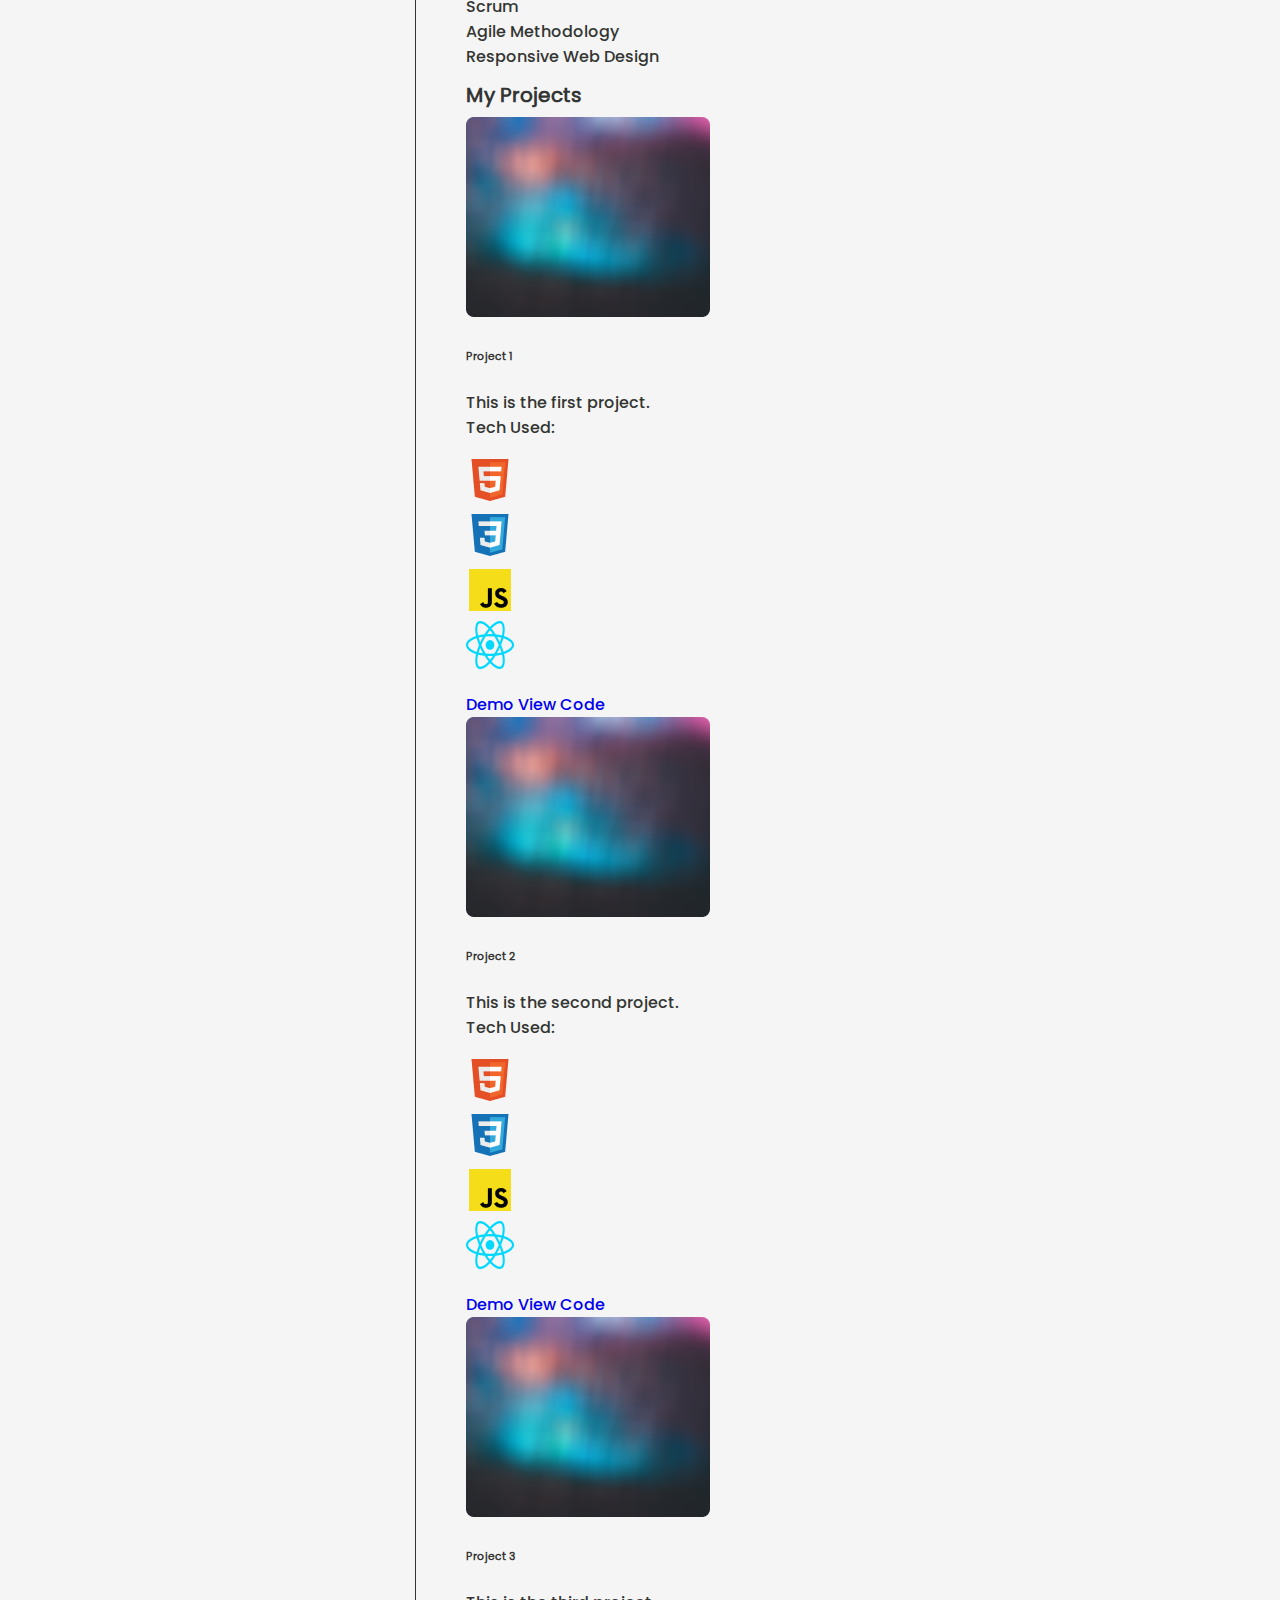
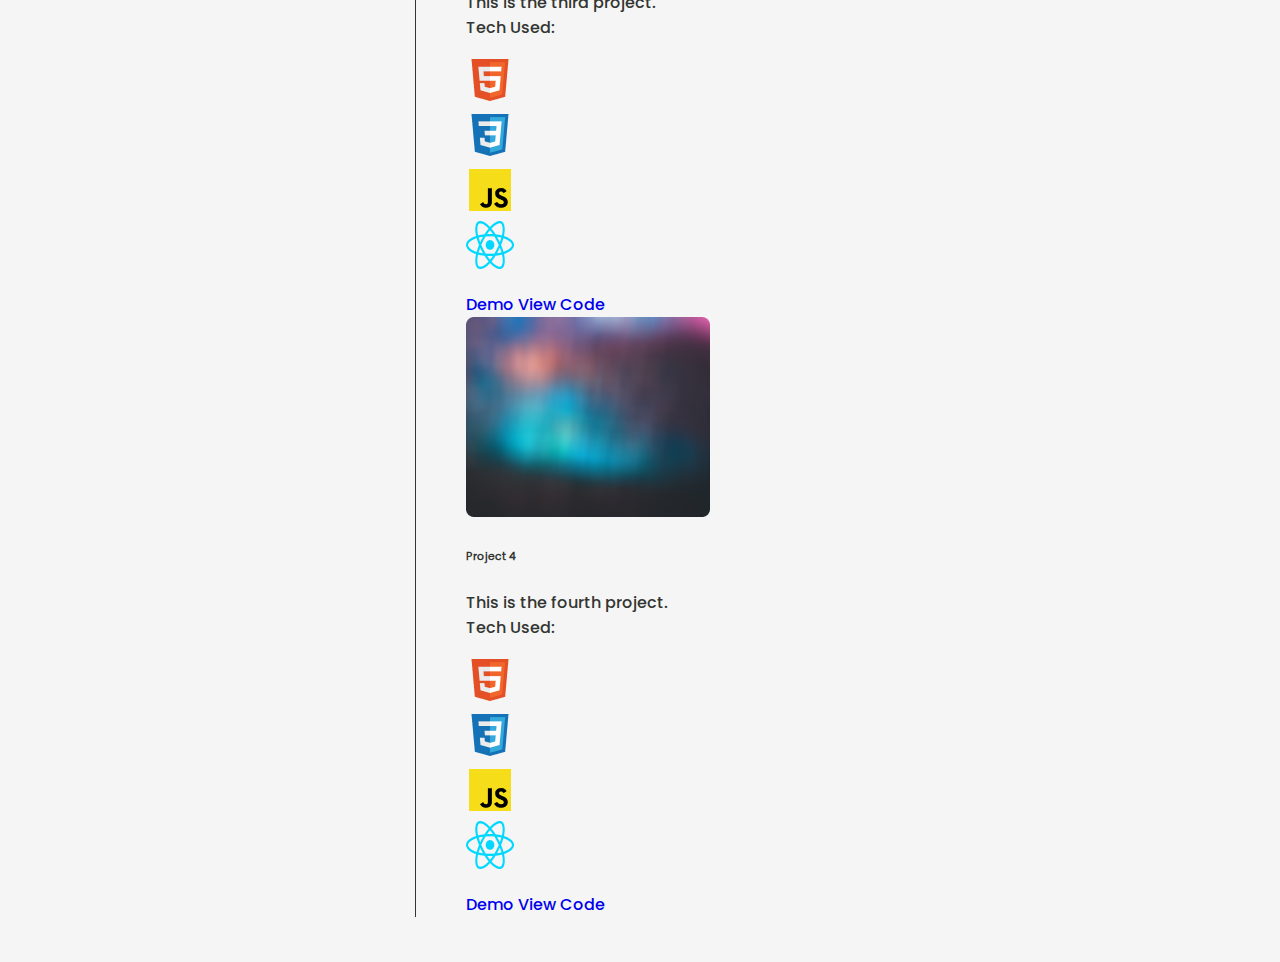
==== commit c894abf8: "build: add CSS styles and sizing for About Me section" ====
--- a/html/index.html
+++ b/html/index.html
@@ -39,7 +39,7 @@
       >
     </header>
     <!-- Navigation Bar -->
-    <div class="content-container">
+    <div class="content">
       <nav>
         <ul>
           <li class="active">
@@ -84,12 +84,24 @@
             read a piece of writing, a book, a blog post, or to watch a movie,
             look at a painting, or listen to a record... I enjoy all of them!
           </p>
-          <h5>Email</h5>
-          <p>taghavi.zari@gmail.com</p>
-          <h5>Phone Number</h5>
-          <p>+989354611744</p>
+          <div class="contact">
+            <div>
+              <h5>Email</h5>
+              <p>
+                taghavi.zari@gmail.com
+                <i class="fa-regular fa-clone"></i>
+              </p>
+            </div>
+            <div>
+              <h5>Phone Number</h5>
+              <p>
+                +989354611744
+                <i class="fa-regular fa-clone"></i>
+              </p>
+            </div>
+          </div>
           <h5>Social Media</h5>
-          <ul>
+          <ul class="socials">
             <li>
               <a href="https://github.com/ZariTaghavi" target="_blank"
                 ><img src="assets/icons/social/github.png" alt="Github Profile"
--- a/html/assets/css/style.css
+++ b/html/assets/css/style.css
@@ -34,6 +34,25 @@
 
 h2 {
   font-weight: 400;
+}
+
+h4 {
+  font-size: 20px;
+  font-weight: 600;
+  line-height: 1;
+  margin: 12px 0;
+}
+
+h5 {
+  color: #a0a0a0;
+  font-size: 18px;
+  font-weight: 500;
+  line-height: 1;
+  margin: 0 0 8px;
+}
+
+p {
+  margin: 0;
 }
 
 ul {
@@ -119,7 +138,7 @@
   border-radius: 50%;
 }
 
-.content-container {
+.content {
   display: flex;
   justify-content: center;
   padding: 45px 0;
@@ -169,4 +188,31 @@
 
 .sections {
   width: 700px;
-}
+  border-left: 1px solid #333533;
+  padding-left: 50px;
+}
+
+.contact {
+  display: flex;
+  margin: 45px 0 45px;
+}
+
+.contact div {
+  width: 50%;
+}
+
+.contact p i {
+  margin-left: 10px;
+  font-size: 16px;
+  color: #a0a0a0;
+  cursor: pointer;
+}
+
+.contact p i:hover {
+  color: #333533;
+}
+
+.socials li {
+  display: inline-block;
+  margin-right: 24px;
+}
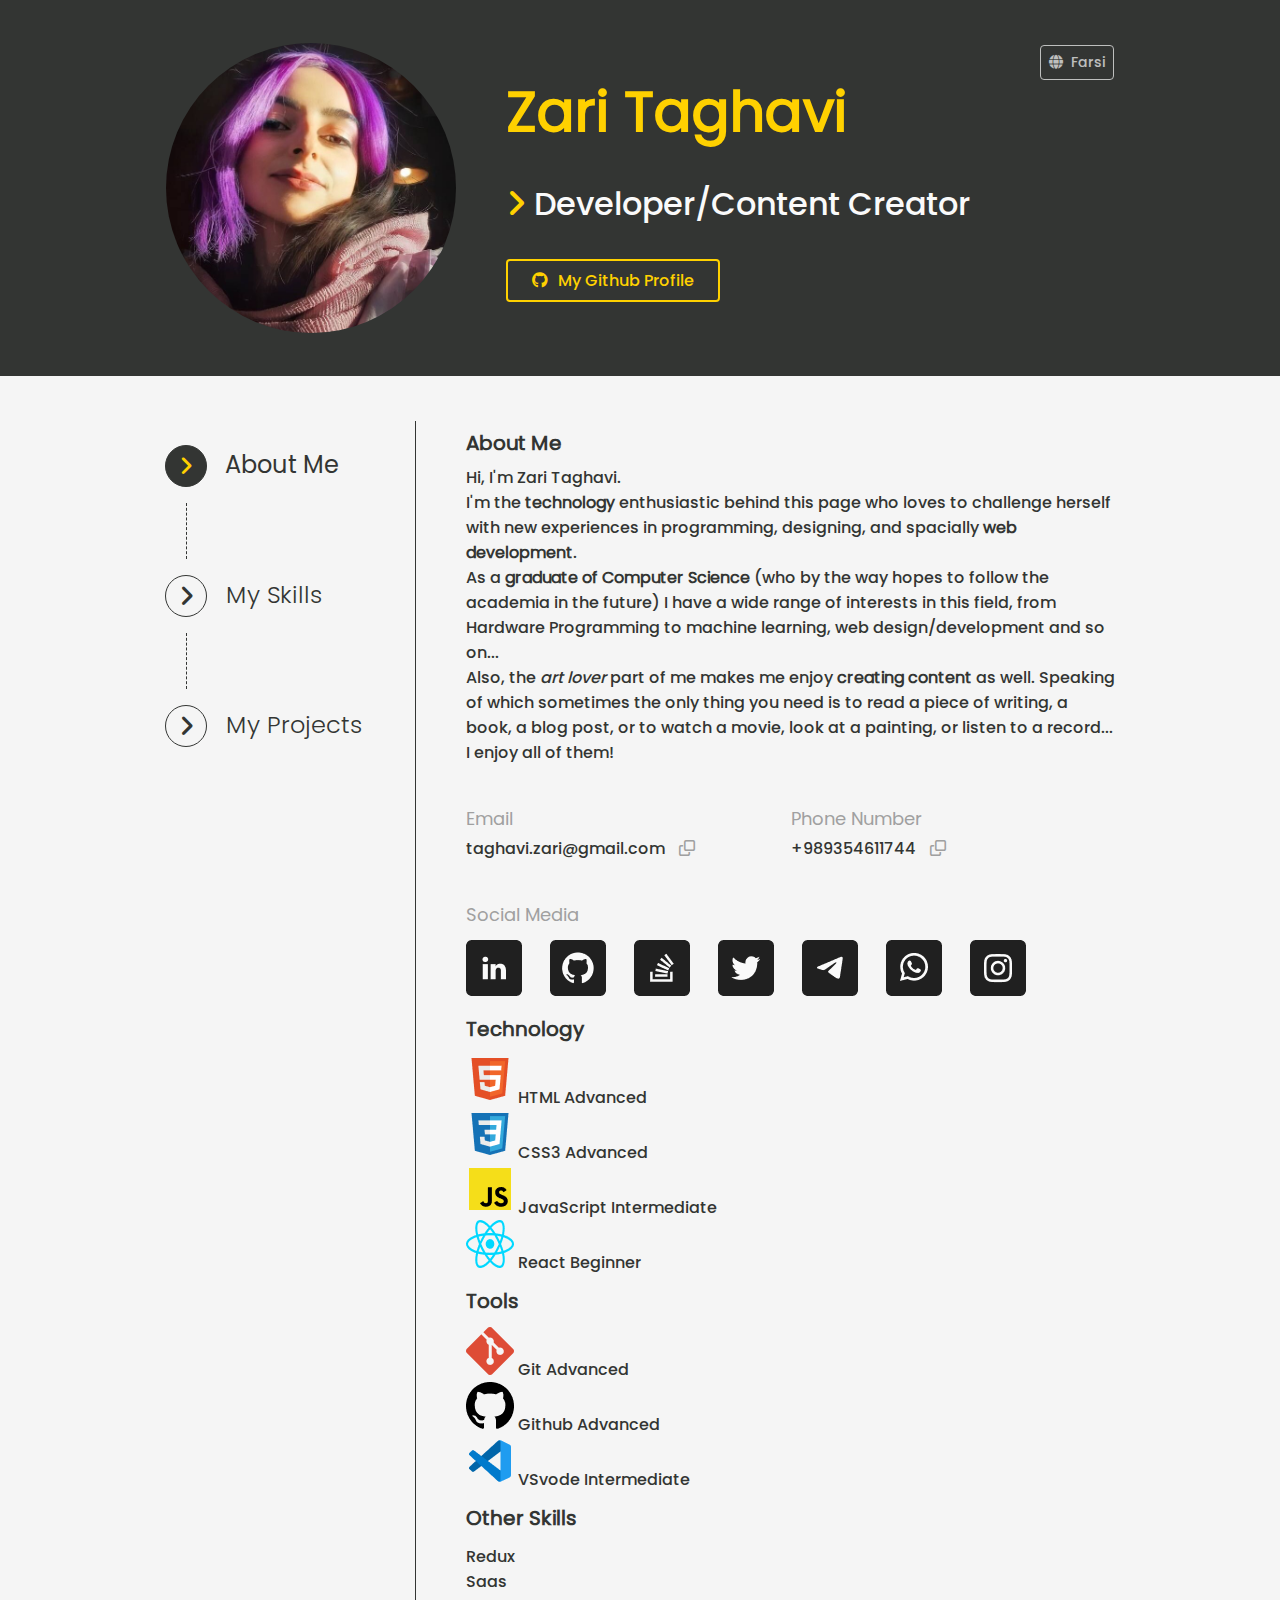
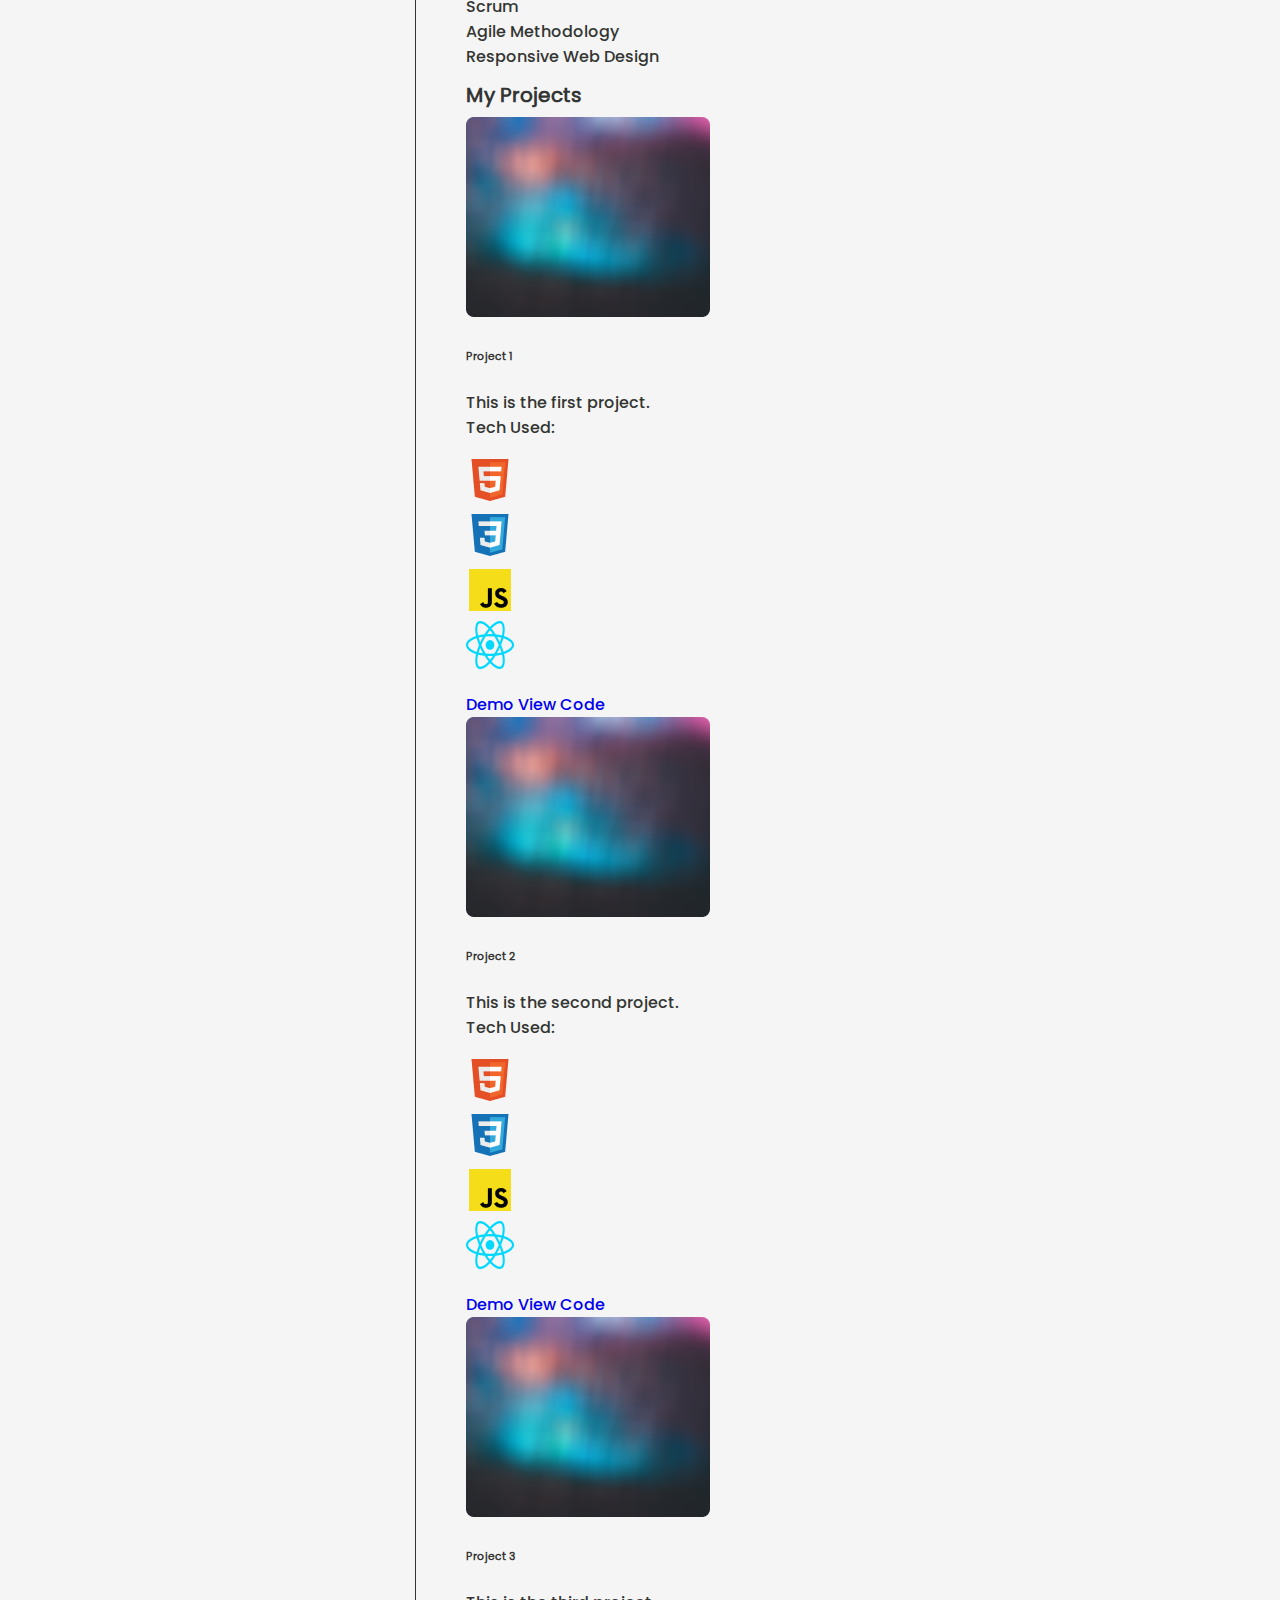
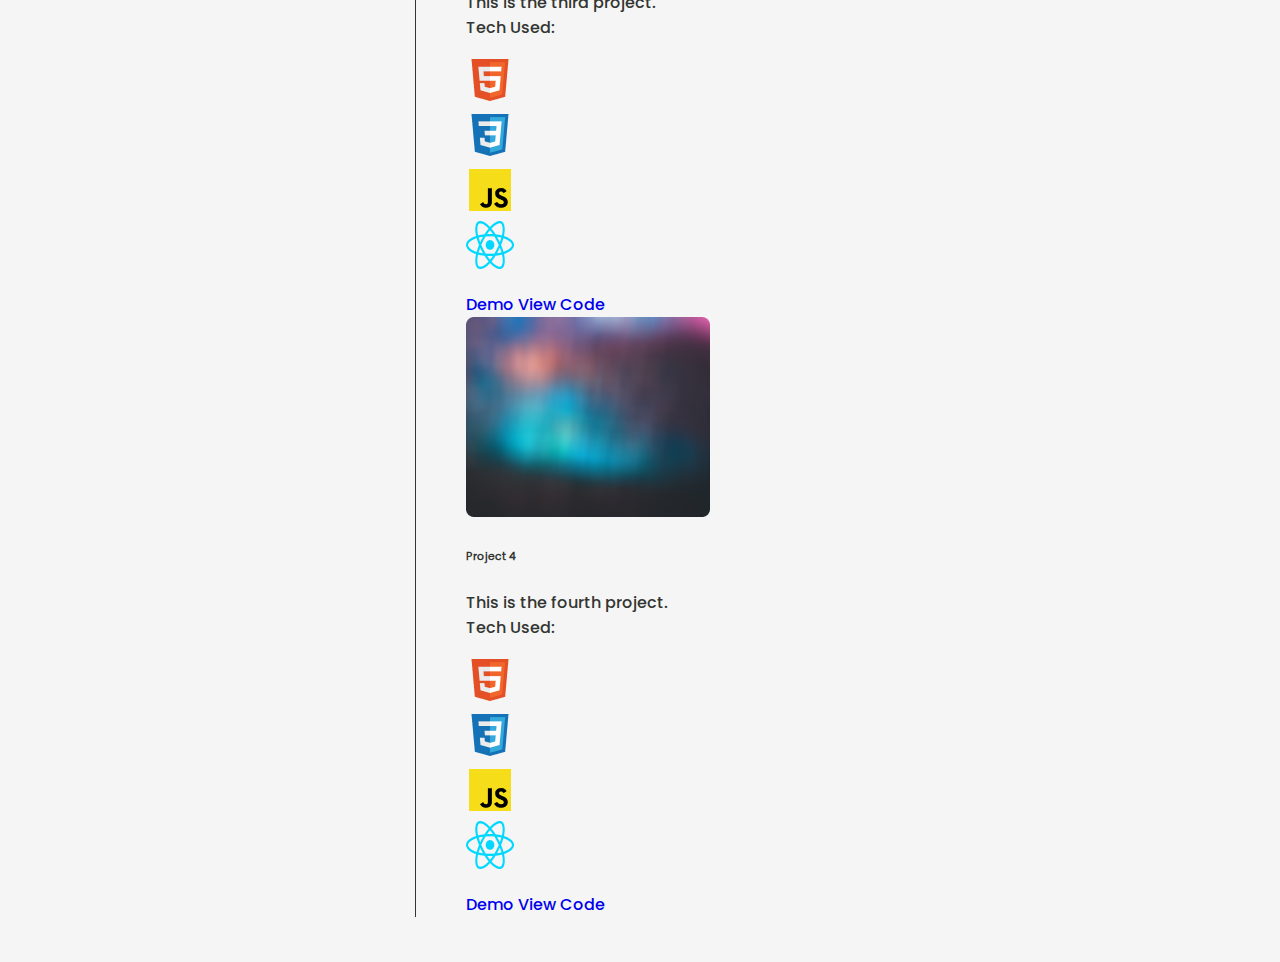
==== commit b517295f: "build: add sicial media normal/hover logos in CSS and remove them from HTML" ====
--- a/html/index.html
+++ b/html/index.html
@@ -103,53 +103,39 @@
           <h5>Social Media</h5>
           <ul class="socials">
             <li>
+              <a href="https://www.linkedin.com/in/zaritaghavi/" target="_blank"
+                ><span class="linkedin"></span
+              ></a>
+            </li>
+            <li>
               <a href="https://github.com/ZariTaghavi" target="_blank"
-                ><img src="assets/icons/social/github.png" alt="Github Profile"
-              /></a>
-            </li>
-            <li>
-              <a href="https://www.instagram.com/zarintaghavi/" target="_blank"
-                ><img
-                  src="assets/icons/social/instagram.png"
-                  alt="Instagram Profile"
-              /></a>
-            </li>
-            <li>
-              <a href="https://www.linkedin.com/in/zaritaghavi/" target="_blank"
-                ><img
-                  src="assets/icons/social/linkedin.png"
-                  alt="Linkedin Profile"
-              /></a>
+                ><span class="github"></span
+              ></a>
             </li>
             <li>
               <a
                 href="https://stackoverflow.com/users/19862467/zari-taghavi"
                 target="_blank"
-                ><img
-                  src="assets/icons/social/stackoverflow.png"
-                  alt="Stackoverflow Profile"
-              /></a>
+                ><span class="stackoverflow"></span
+              ></a>
+            </li>
+            <li>
+              <a href="#" target="_blank"><span class="twitter"></span></a>
             </li>
             <li>
               <a href="https://t.me/Zari_Taghavi" target="_blank"
-                ><img
-                  src="assets/icons/social/telegram.png"
-                  alt="Telegram Profile"
-              /></a>
-            </li>
-            <li>
-              <a href="#" target="_blank"
-                ><img
-                  src="assets/icons/social/twitter.png"
-                  alt="Twitter Profile"
-              /></a>
+                ><span class="telegram"></span
+              ></a>
             </li>
             <li>
               <a href="https://wa.me/989354611744" target="_blank"
-                ><img
-                  src="assets/icons/social/whatsapp.png"
-                  alt="Whatsapp Profile"
-              /></a>
+                ><span class="whatsapp"></span
+              ></a>
+            </li>
+            <li>
+              <a href="https://www.instagram.com/zarintaghavi/" target="_blank"
+                ><span class="instagram"></span
+              ></a>
             </li>
           </ul>
         </section>
--- a/html/assets/css/style.css
+++ b/html/assets/css/style.css
@@ -216,3 +216,72 @@
   display: inline-block;
   margin-right: 24px;
 }
+
+.socials li span {
+  display: inline-block;
+  width: 56px;
+  height: 56px;
+}
+
+.socials li span.linkedin {
+  background-image: url("/html/assets/icons/social/linkedin.png");
+  transition: all 100ms ease-in-out;
+}
+
+.socials li:hover span.linkedin {
+  background-image: url("/html/assets/icons/social/linkedin-hover.png");
+}
+
+.socials li span.github {
+  background-image: url("/html/assets/icons/social/github.png");
+  transition: all 100ms ease-in-out;
+}
+
+.socials li:hover span.github {
+  background-image: url("/html/assets/icons/social/github-hover.png");
+}
+
+.socials li span.stackoverflow {
+  background-image: url("/html/assets/icons/social/stackoverflow.png");
+  transition: all 100ms ease-in-out;
+}
+
+.socials li:hover span.stackoverflow {
+  background-image: url("/html/assets/icons/social/stackoverflow-hover.png");
+}
+
+.socials li span.twitter {
+  background-image: url("/html/assets/icons/social/twitter.png");
+  transition: all 100ms ease-in-out;
+}
+
+.socials li:hover span.twitter {
+  background-image: url("/html/assets/icons/social/twitter-hover.png");
+}
+
+.socials li span.telegram {
+  background-image: url("/html/assets/icons/social/telegram.png");
+  transition: all 100ms ease-in-out;
+}
+
+.socials li:hover span.telegram {
+  background-image: url("/html/assets/icons/social/telegram-hover.png");
+}
+
+.socials li span.whatsapp {
+  background-image: url("/html/assets/icons/social/whatsapp.png");
+  transition: all 100ms ease-in-out;
+}
+
+.socials li:hover span.whatsapp {
+  background-image: url("/html/assets/icons/social/whatsapp-hover.png");
+}
+
+.socials li span.instagram {
+  background-image: url("/html/assets/icons/social/instagram.png");
+  transition: all 100ms ease-in-out;
+}
+
+.socials li:hover span.instagram {
+  background-image: url("/html/assets/icons/social/instagram-hover.png");
+}
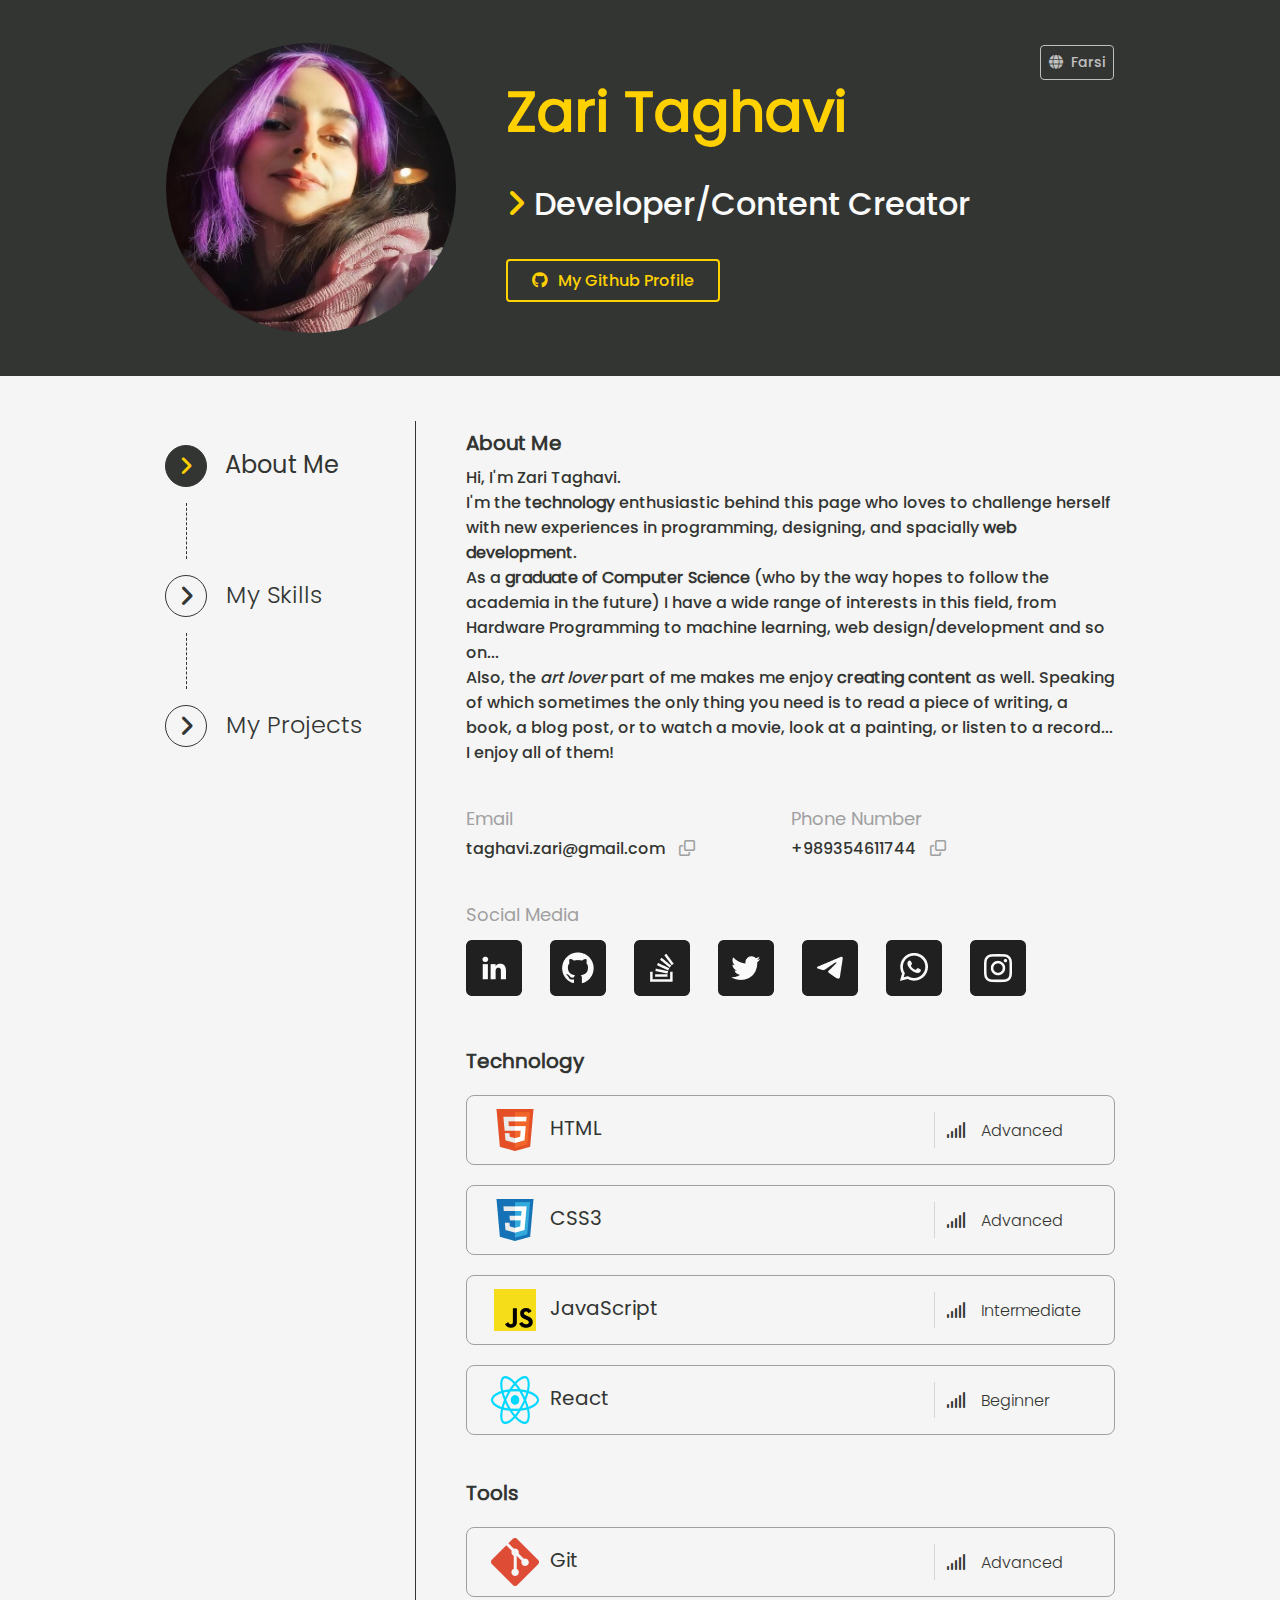
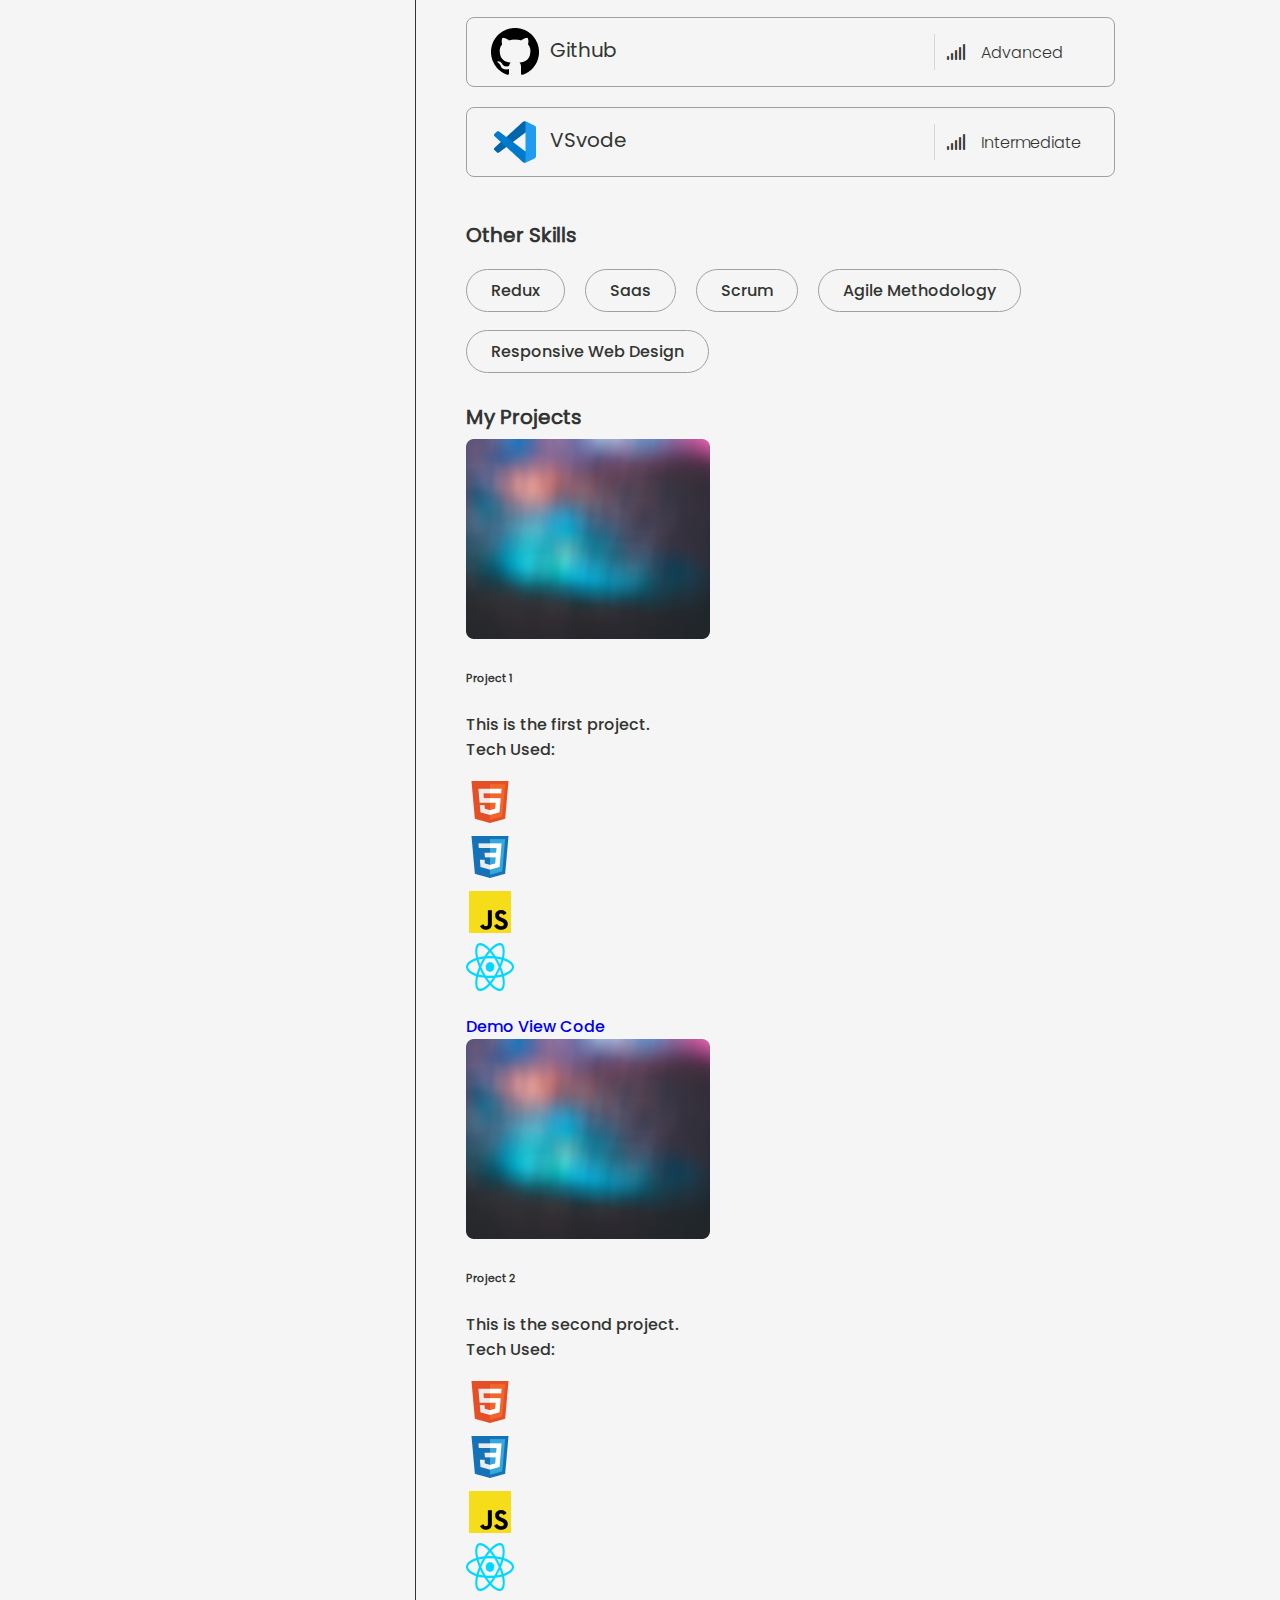
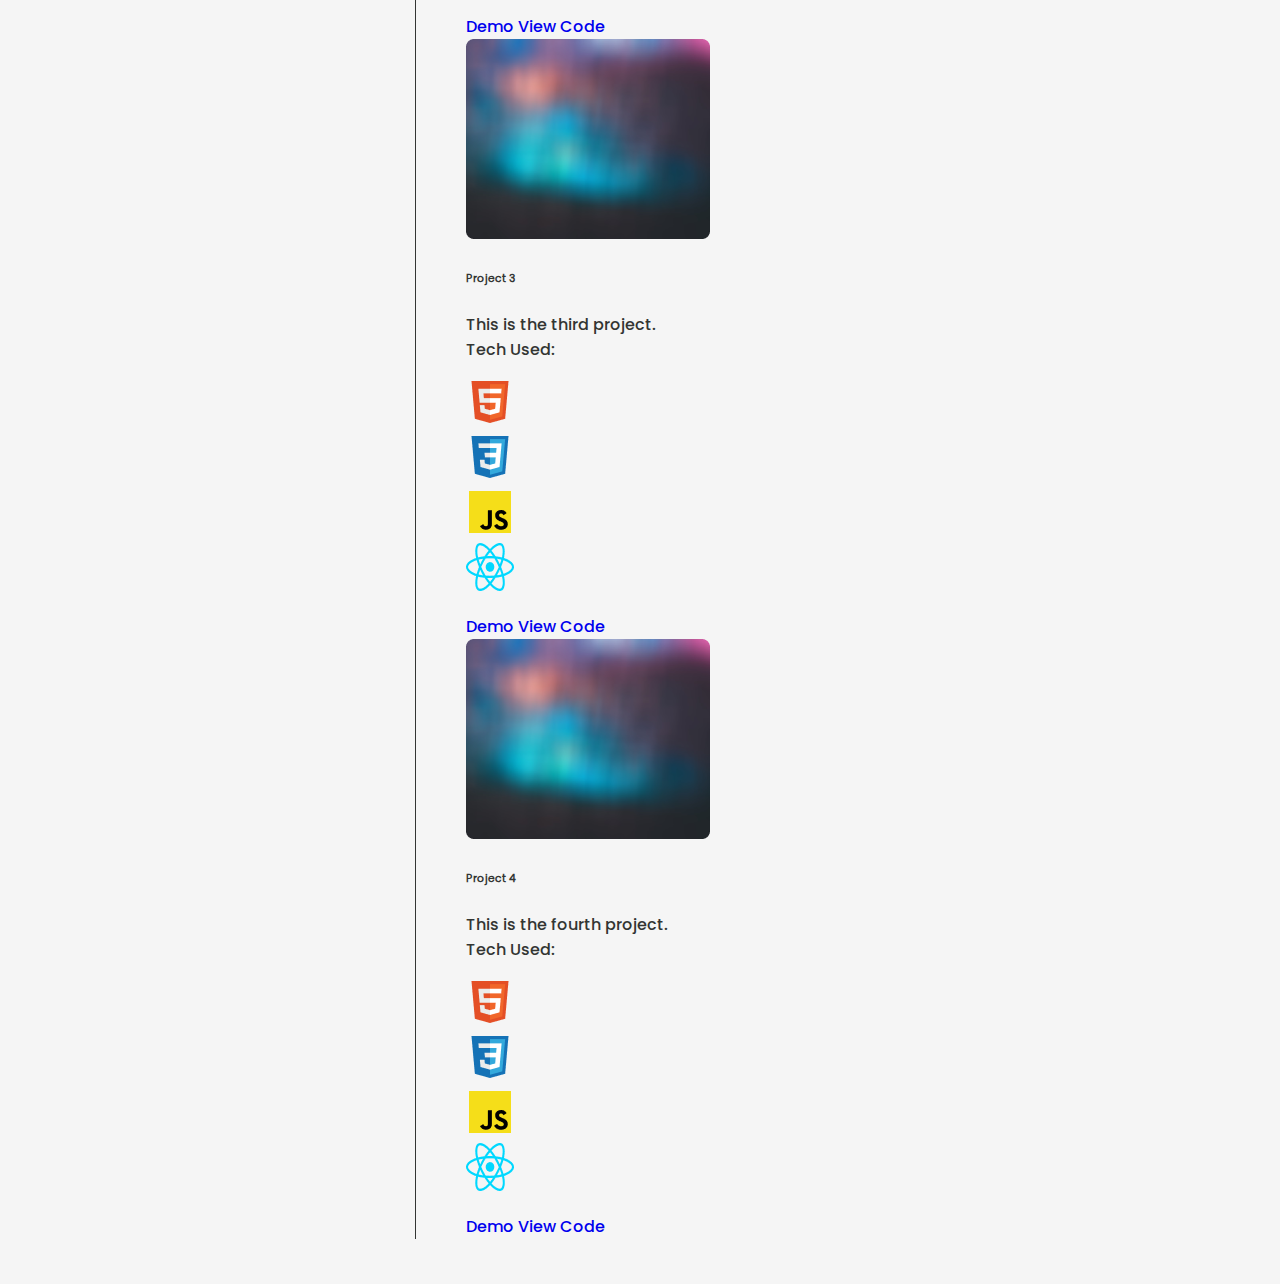
==== commit 89fc829c: "build: add CSS style and sizing for My Skills section" ====
--- a/html/index.html
+++ b/html/index.html
@@ -140,34 +140,85 @@
           </ul>
         </section>
         <!-- "MY Skills" Section -->
-        <section>
+        <section class="my-skills">
           <h4>Technology</h4>
-          <ul>
-            <li>
-              <img src="assets/icons/html.png" alt="html" /> HTML Advanced
-            </li>
-            <li><img src="assets/icons/css.png" alt="css3" /> CSS3 Advanced</li>
-            <li>
-              <img src="assets/icons/js.png" alt="javascript" /> JavaScript
-              Intermediate
-            </li>
-            <li>
-              <img src="assets/icons/react.png" alt="react" /> React Beginner
+          <ul class="skills">
+            <li>
+              <span class="title">
+                <img src="assets/icons/html.png" alt="html" />
+                HTML
+              </span>
+              <span class="level">
+                <i class="fa-solid fa-signal"></i>
+                Advanced
+              </span>
+            </li>
+            <li>
+              <span class="title">
+                <img src="assets/icons/css.png" alt="css3" />
+                CSS3
+              </span>
+              <span class="level">
+                <i class="fa-solid fa-signal"></i>
+                Advanced
+              </span>
+            </li>
+            <li>
+              <span class="title">
+                <img src="assets/icons/js.png" alt="javascript" />
+                JavaScript
+              </span>
+              <span class="level">
+                <i class="fa-solid fa-signal"></i>
+                Intermediate
+              </span>
+            </li>
+            <li>
+              <span class="title">
+                <img src="assets/icons/react.png" alt="react" />
+                React
+              </span>
+              <span class="level">
+                <i class="fa-solid fa-signal"></i>
+                Beginner
+              </span>
             </li>
           </ul>
           <h4>Tools</h4>
-          <ul>
-            <li><img src="assets/icons/git.png" alt="git" /> Git Advanced</li>
-            <li>
-              <img src="assets/icons/github.png" alt="github" /> Github Advanced
-            </li>
-            <li>
-              <img src="assets/icons/vscode.png" alt="vscode" /> VSvode
-              Intermediate
+          <ul class="skills">
+            <li>
+              <span class="title">
+                <img src="assets/icons/git.png" alt="git" />
+                Git
+              </span>
+              <span class="level">
+                <i class="fa-solid fa-signal"></i>
+                Advanced
+              </span>
+            </li>
+            <li>
+              <span class="title">
+                <img src="assets/icons/github.png" alt="github" />
+                Github
+              </span>
+              <span class="level">
+                <i class="fa-solid fa-signal"></i>
+                Advanced
+              </span>
+            </li>
+            <li>
+              <span class="title">
+                <img src="assets/icons/vscode.png" alt="vscode" />
+                VSvode
+              </span>
+              <span class="level">
+                <i class="fa-solid fa-signal"></i>
+                Intermediate
+              </span>
             </li>
           </ul>
           <h4>Other Skills</h4>
-          <ul>
+          <ul class="other-skills">
             <li>Redux</li>
             <li>Saas</li>
             <li>Scrum</li>
--- a/html/assets/css/style.css
+++ b/html/assets/css/style.css
@@ -285,3 +285,46 @@
 .socials li:hover span.instagram {
   background-image: url("/html/assets/icons/social/instagram-hover.png");
 }
+
+.skills li {
+  display: flex;
+  justify-content: space-between;
+  align-items: center;
+  border: 1px solid #a0a0a0;
+  border-radius: 8px;
+  margin-bottom: 20px;
+  padding: 10px 24px;
+}
+
+.skills .title {
+  font-size: 20px;
+  font-weight: 500;
+}
+
+.skills .title img {
+  vertical-align: middle;
+  margin-right: 6px;
+}
+
+.skills .level {
+  font-weight: 300;
+  width: 26%;
+}
+
+.skills .level i {
+  padding: 10px 12px;
+  border-left: 1px solid #d6d6d6;
+}
+
+.other-skills li {
+  display: inline-block;
+  padding: 8px 24px;
+  border: 1px solid #a0a0a0;
+  border-radius: 24px;
+  margin: 0 16px 18px 0;
+}
+
+.my-skills h4 {
+  margin-top: 48px;
+  margin-bottom: 24px;
+}
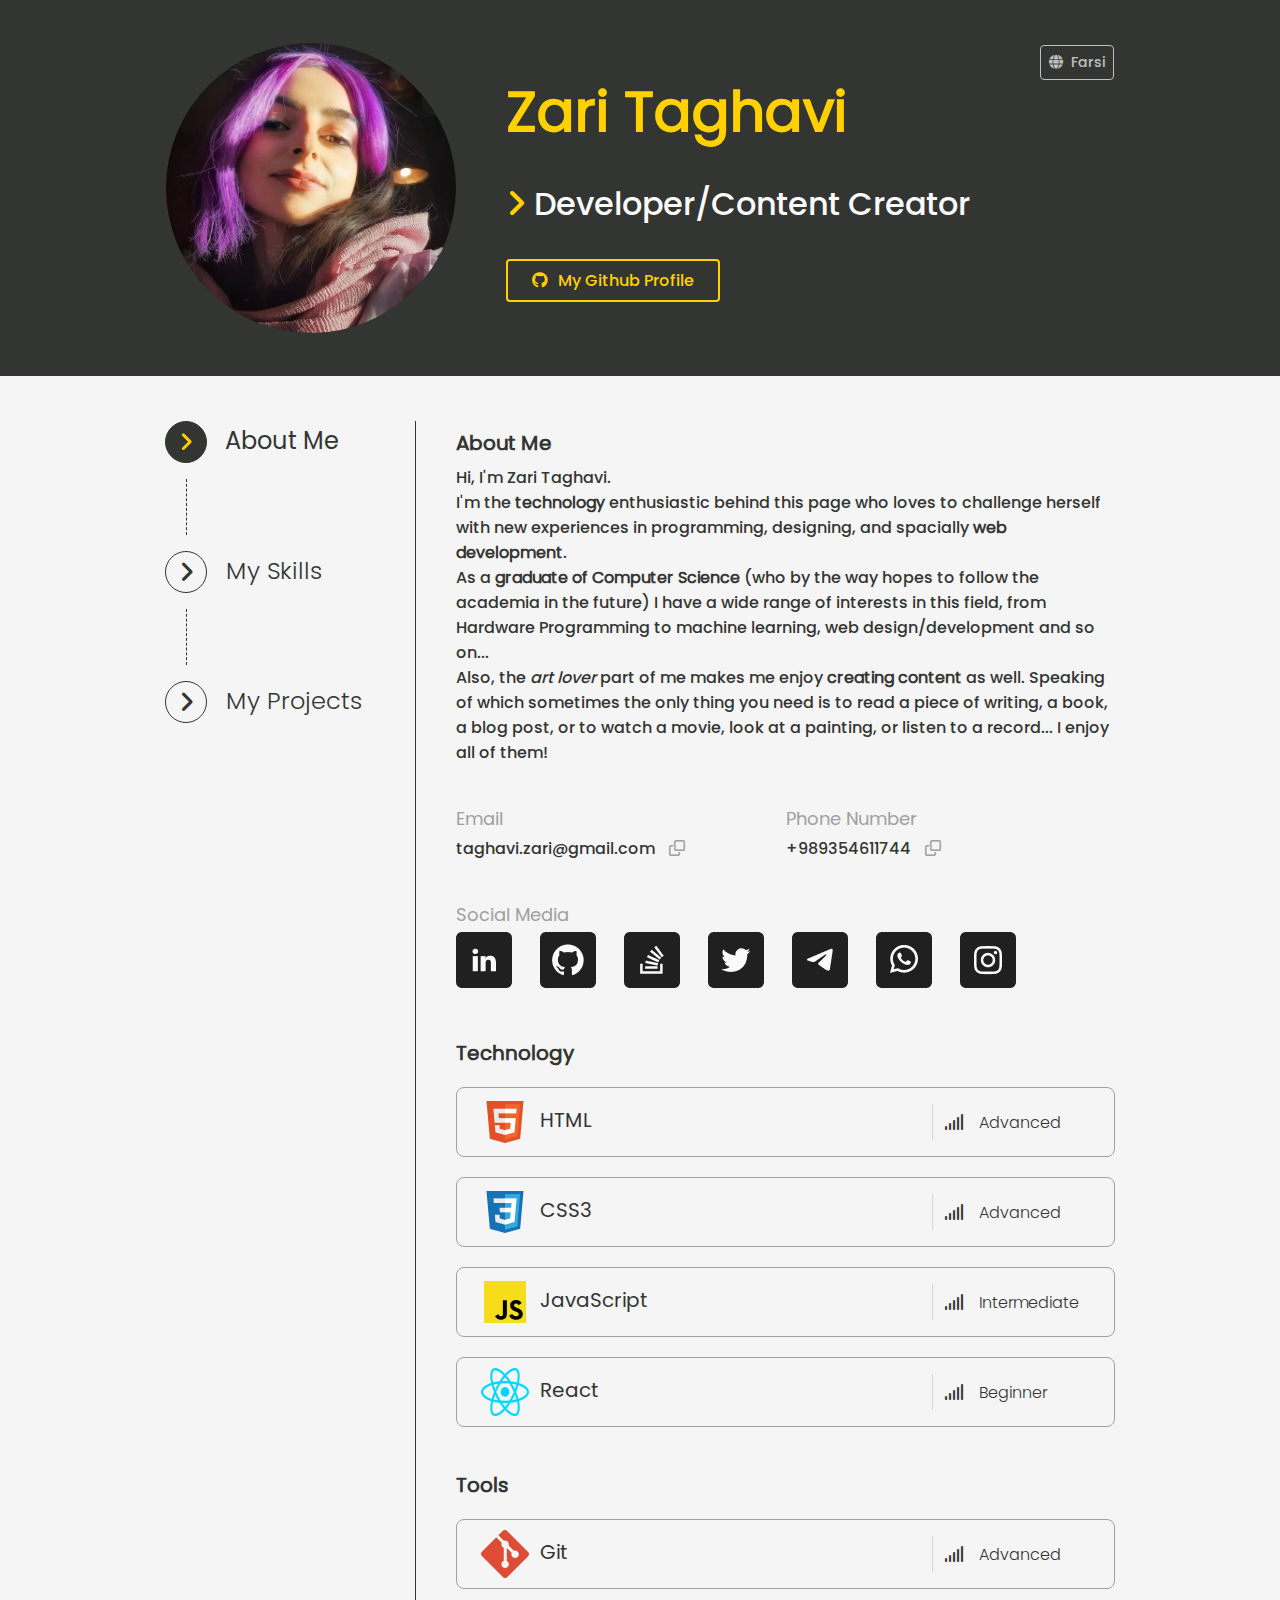
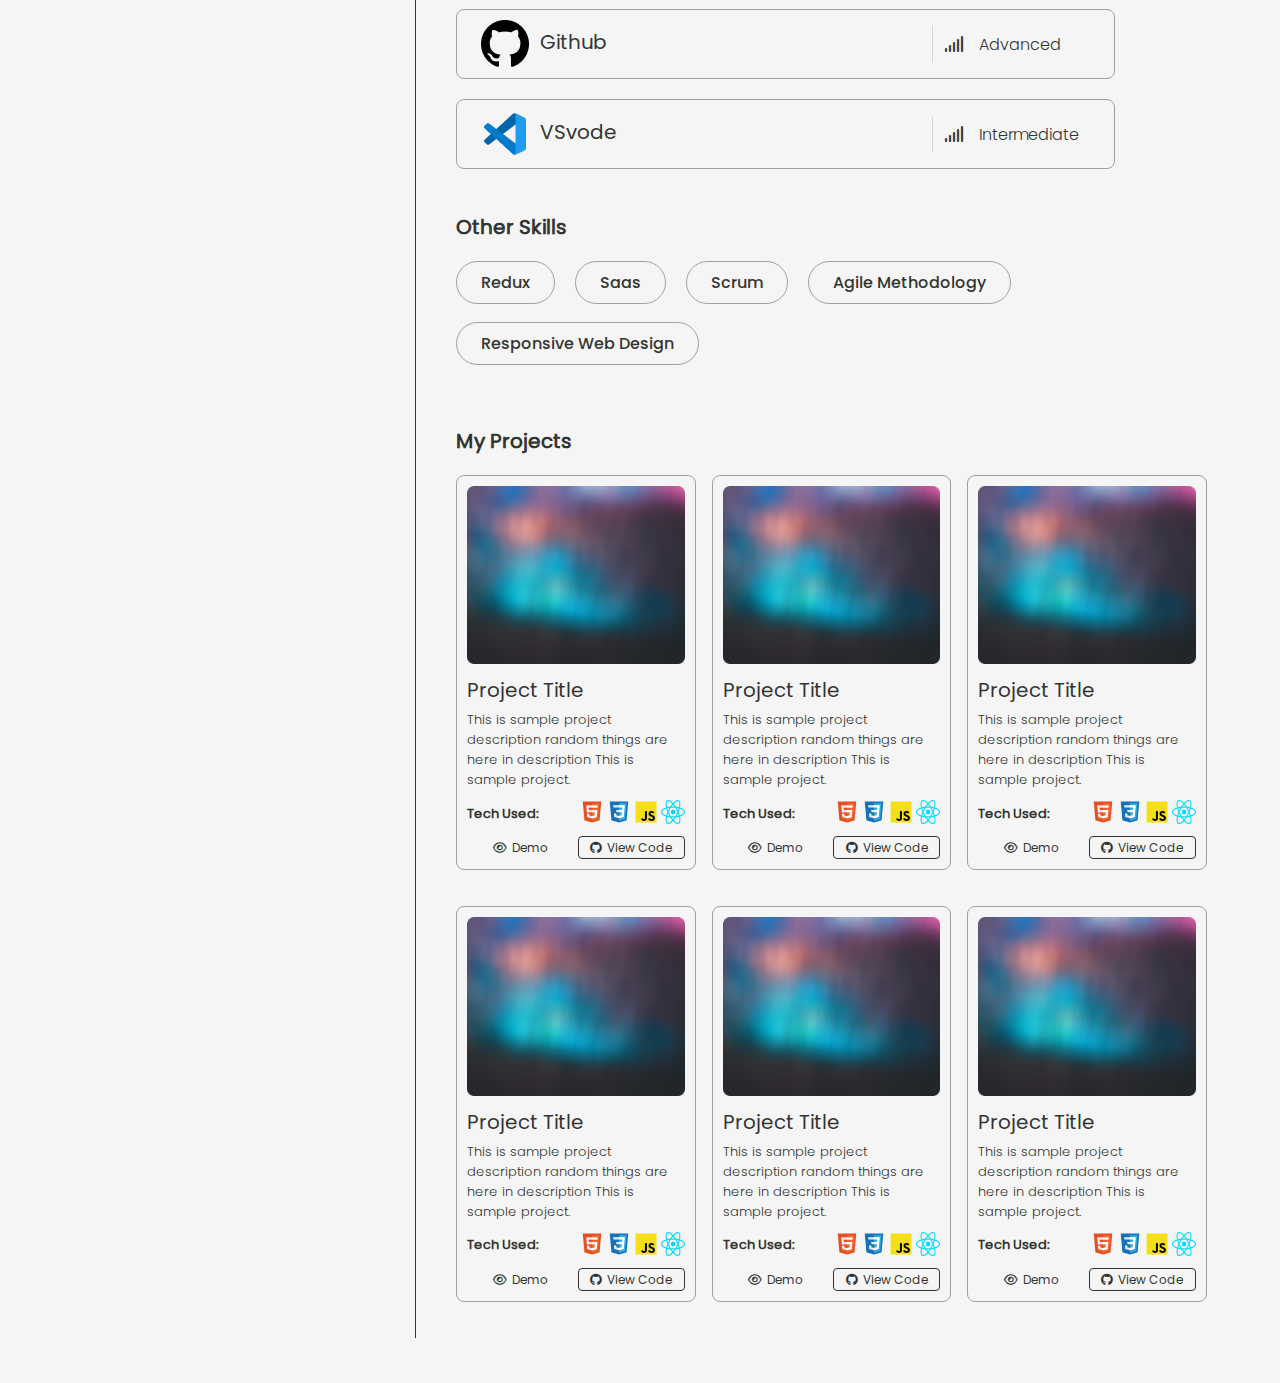
==== commit 4711d278: "build: add CSS styles and sizing for My Projects section" ====
--- a/html/index.html
+++ b/html/index.html
@@ -227,63 +227,159 @@
           </ul>
         </section>
         <!-- "MY Projects" Section -->
-        <section>
+        <section class="my-projects">
           <h4>My Projects</h4>
-          <div>
-            <img src="assets/icons/placeholder.png" alt="Project1" />
-            <h6>Project 1</h6>
-            <p>This is the first project.</p>
-            Tech Used:
-            <ul>
-              <li><img src="assets/icons/html.png" alt="html" /></li>
-              <li><img src="assets/icons/css.png" alt="css3" /></li>
-              <li><img src="assets/icons/js.png" alt="javascript" /></li>
-              <li><img src="assets/icons/react.png" alt="react" /></li>
-            </ul>
-            <a href="#" target="_blank">Demo</a>
-            <a href="#" target="_blank">View Code</a>
-          </div>
-          <div>
-            <img src="assets/icons/placeholder.png" alt="Project2" />
-            <h6>Project 2</h6>
-            <p>This is the second project.</p>
-            Tech Used:
-            <ul>
-              <li><img src="assets/icons/html.png" alt="html" /></li>
-              <li><img src="assets/icons/css.png" alt="css3" /></li>
-              <li><img src="assets/icons/js.png" alt="javascript" /></li>
-              <li><img src="assets/icons/react.png" alt="react" /></li>
-            </ul>
-            <a href="#" target="_blank">Demo</a>
-            <a href="#" target="_blank">View Code</a>
-          </div>
-          <div>
-            <img src="assets/icons/placeholder.png" alt="Project3" />
-            <h6>Project 3</h6>
-            <p>This is the third project.</p>
-            Tech Used:
-            <ul>
-              <li><img src="assets/icons/html.png" alt="html" /></li>
-              <li><img src="assets/icons/css.png" alt="css3" /></li>
-              <li><img src="assets/icons/js.png" alt="javascript" /></li>
-              <li><img src="assets/icons/react.png" alt="react" /></li>
-            </ul>
-            <a href="#" target="_blank">Demo</a>
-            <a href="#" target="_blank">View Code</a>
-          </div>
-          <div>
-            <img src="assets/icons/placeholder.png" alt="Project4" />
-            <h6>Project 4</h6>
-            <p>This is the fourth project.</p>
-            Tech Used:
-            <ul>
-              <li><img src="assets/icons/html.png" alt="html" /></li>
-              <li><img src="assets/icons/css.png" alt="css3" /></li>
-              <li><img src="assets/icons/js.png" alt="javascript" /></li>
-              <li><img src="assets/icons/react.png" alt="react" /></li>
-            </ul>
-            <a href="#" target="_blank">Demo</a>
-            <a href="#" target="_blank">View Code</a>
+          <div class="projects">
+            <div class="project">
+              <img src="assets/icons/placeholder.png" alt="Project1" />
+              <h6>Project Title</h6>
+              <p>
+                This is sample project description random things are here in
+                description This is sample project.
+              </p>
+              <div class="tech-used">
+                Tech Used:
+                <ul>
+                  <li><img src="assets/icons/html.png" alt="html" /></li>
+                  <li><img src="assets/icons/css.png" alt="css3" /></li>
+                  <li><img src="assets/icons/js.png" alt="javascript" /></li>
+                  <li><img src="assets/icons/react.png" alt="react" /></li>
+                </ul>
+              </div>
+              <div class="project-links">
+                <a href="#" target="_blank"
+                  ><i class="fa-regular fa-eye"></i>Demo</a
+                >
+                <a href="#" target="_blank"
+                  ><i class="fa-brands fa-github"></i>View Code</a
+                >
+              </div>
+            </div>
+            <div class="project">
+              <img src="assets/icons/placeholder.png" alt="Project1" />
+              <h6>Project Title</h6>
+              <p>
+                This is sample project description random things are here in
+                description This is sample project.
+              </p>
+              <div class="tech-used">
+                Tech Used:
+                <ul>
+                  <li><img src="assets/icons/html.png" alt="html" /></li>
+                  <li><img src="assets/icons/css.png" alt="css3" /></li>
+                  <li><img src="assets/icons/js.png" alt="javascript" /></li>
+                  <li><img src="assets/icons/react.png" alt="react" /></li>
+                </ul>
+              </div>
+              <div class="project-links">
+                <a href="#" target="_blank"
+                  ><i class="fa-regular fa-eye"></i>Demo</a
+                >
+                <a href="#" target="_blank"
+                  ><i class="fa-brands fa-github"></i>View Code</a
+                >
+              </div>
+            </div>
+            <div class="project">
+              <img src="assets/icons/placeholder.png" alt="Project1" />
+              <h6>Project Title</h6>
+              <p>
+                This is sample project description random things are here in
+                description This is sample project.
+              </p>
+              <div class="tech-used">
+                Tech Used:
+                <ul>
+                  <li><img src="assets/icons/html.png" alt="html" /></li>
+                  <li><img src="assets/icons/css.png" alt="css3" /></li>
+                  <li><img src="assets/icons/js.png" alt="javascript" /></li>
+                  <li><img src="assets/icons/react.png" alt="react" /></li>
+                </ul>
+              </div>
+              <div class="project-links">
+                <a href="#" target="_blank"
+                  ><i class="fa-regular fa-eye"></i>Demo</a
+                >
+                <a href="#" target="_blank"
+                  ><i class="fa-brands fa-github"></i>View Code</a
+                >
+              </div>
+            </div>
+            <div class="project">
+              <img src="assets/icons/placeholder.png" alt="Project1" />
+              <h6>Project Title</h6>
+              <p>
+                This is sample project description random things are here in
+                description This is sample project.
+              </p>
+              <div class="tech-used">
+                Tech Used:
+                <ul>
+                  <li><img src="assets/icons/html.png" alt="html" /></li>
+                  <li><img src="assets/icons/css.png" alt="css3" /></li>
+                  <li><img src="assets/icons/js.png" alt="javascript" /></li>
+                  <li><img src="assets/icons/react.png" alt="react" /></li>
+                </ul>
+              </div>
+              <div class="project-links">
+                <a href="#" target="_blank"
+                  ><i class="fa-regular fa-eye"></i>Demo</a
+                >
+                <a href="#" target="_blank"
+                  ><i class="fa-brands fa-github"></i>View Code</a
+                >
+              </div>
+            </div>
+            <div class="project">
+              <img src="assets/icons/placeholder.png" alt="Project1" />
+              <h6>Project Title</h6>
+              <p>
+                This is sample project description random things are here in
+                description This is sample project.
+              </p>
+              <div class="tech-used">
+                Tech Used:
+                <ul>
+                  <li><img src="assets/icons/html.png" alt="html" /></li>
+                  <li><img src="assets/icons/css.png" alt="css3" /></li>
+                  <li><img src="assets/icons/js.png" alt="javascript" /></li>
+                  <li><img src="assets/icons/react.png" alt="react" /></li>
+                </ul>
+              </div>
+              <div class="project-links">
+                <a href="#" target="_blank"
+                  ><i class="fa-regular fa-eye"></i>Demo</a
+                >
+                <a href="#" target="_blank"
+                  ><i class="fa-brands fa-github"></i>View Code</a
+                >
+              </div>
+            </div>
+            <div class="project">
+              <img src="assets/icons/placeholder.png" alt="Project1" />
+              <h6>Project Title</h6>
+              <p>
+                This is sample project description random things are here in
+                description This is sample project.
+              </p>
+              <div class="tech-used">
+                Tech Used:
+                <ul>
+                  <li><img src="assets/icons/html.png" alt="html" /></li>
+                  <li><img src="assets/icons/css.png" alt="css3" /></li>
+                  <li><img src="assets/icons/js.png" alt="javascript" /></li>
+                  <li><img src="assets/icons/react.png" alt="react" /></li>
+                </ul>
+              </div>
+              <div class="project-links">
+                <a href="#" target="_blank"
+                  ><i class="fa-regular fa-eye"></i>Demo</a
+                >
+                <a href="#" target="_blank"
+                  ><i class="fa-brands fa-github"></i>View Code</a
+                >
+              </div>
+            </div>
           </div>
         </section>
       </div>
--- a/html/assets/css/style.css
+++ b/html/assets/css/style.css
@@ -20,6 +20,7 @@
 * {
   font-family: "Poppins", sans-serif;
   box-sizing: border-box;
+  transition: all 200ms ease-in-out;
 }
 
 body {
@@ -58,6 +59,7 @@
 ul {
   list-style: none;
   padding: 0;
+  margin: 0;
 }
 
 .header {
@@ -95,13 +97,11 @@
   border: 2px solid #ffd100;
   border-radius: 4px;
   padding: 8px 24px;
-  transition: all 100ms ease-in-out;
 }
 
 .button i {
   color: #ffd100;
   margin-right: 6px;
-  transition: all 100ms ease-in-out;
 }
 
 .button:hover,
@@ -118,13 +118,11 @@
   font-size: 14px;
   opacity: 0.7;
   align-self: flex-start;
-  transition: all 100ms ease-in-out;
 }
 
 .lang i {
   color: #fafafa;
   margin-right: 4px;
-  transition: all 100ms ease-in-out;
 }
 
 .lang:hover,
@@ -168,7 +166,6 @@
   text-align: center;
   vertical-align: middle;
   margin-right: 12px;
-  transition: all 100ms ease-in-out;
 }
 
 nav ul li.active .marker,
@@ -189,7 +186,11 @@
 .sections {
   width: 700px;
   border-left: 1px solid #333533;
-  padding-left: 50px;
+  padding-left: 40px;
+}
+
+.sections section:last-child {
+  width: 870px;
 }
 
 .contact {
@@ -225,7 +226,6 @@
 
 .socials li span.linkedin {
   background-image: url("/html/assets/icons/social/linkedin.png");
-  transition: all 100ms ease-in-out;
 }
 
 .socials li:hover span.linkedin {
@@ -234,7 +234,6 @@
 
 .socials li span.github {
   background-image: url("/html/assets/icons/social/github.png");
-  transition: all 100ms ease-in-out;
 }
 
 .socials li:hover span.github {
@@ -243,7 +242,6 @@
 
 .socials li span.stackoverflow {
   background-image: url("/html/assets/icons/social/stackoverflow.png");
-  transition: all 100ms ease-in-out;
 }
 
 .socials li:hover span.stackoverflow {
@@ -252,7 +250,6 @@
 
 .socials li span.twitter {
   background-image: url("/html/assets/icons/social/twitter.png");
-  transition: all 100ms ease-in-out;
 }
 
 .socials li:hover span.twitter {
@@ -261,7 +258,6 @@
 
 .socials li span.telegram {
   background-image: url("/html/assets/icons/social/telegram.png");
-  transition: all 100ms ease-in-out;
 }
 
 .socials li:hover span.telegram {
@@ -270,7 +266,6 @@
 
 .socials li span.whatsapp {
   background-image: url("/html/assets/icons/social/whatsapp.png");
-  transition: all 100ms ease-in-out;
 }
 
 .socials li:hover span.whatsapp {
@@ -279,7 +274,6 @@
 
 .socials li span.instagram {
   background-image: url("/html/assets/icons/social/instagram.png");
-  transition: all 100ms ease-in-out;
 }
 
 .socials li:hover span.instagram {
@@ -324,7 +318,100 @@
   margin: 0 16px 18px 0;
 }
 
-.my-skills h4 {
+.my-skills h4,
+.my-projects h4 {
   margin-top: 48px;
   margin-bottom: 24px;
 }
+
+.project {
+  display: flex;
+  flex-direction: column;
+  border: 1px solid #a0a0a0;
+  border-radius: 8px;
+  padding: 10px;
+  width: 25%;
+  box-sizing: content-box;
+}
+
+.project h6 {
+  font-size: 20px;
+  line-height: 20px;
+  font-weight: 500;
+  margin: 16px 0 0;
+}
+
+.project p {
+  font-size: 13px;
+  line-height: 20px;
+  font-weight: 300;
+  margin: 10px 0;
+}
+
+.tech-used {
+  display: flex;
+  justify-content: space-between;
+  align-items: center;
+  font-size: 13px;
+  line-height: 13px;
+  font-weight: 600;
+  margin-bottom: 10px;
+}
+
+.tech-used ul li {
+  display: inline-block;
+}
+
+.tech-used ul li img {
+  width: 24px;
+}
+
+.project-links {
+  display: flex;
+  justify-content: space-evenly;
+  align-items: center;
+}
+
+.project-links a {
+  color: #333533;
+  font-size: 12px;
+  font-weight: 500;
+  line-height: 13px;
+  width: 50%;
+  padding: 4px 8px;
+  text-align: center;
+}
+
+.project-links a i {
+  margin-right: 5px;
+}
+
+.project-links a:first-child {
+  border: 1px solid transparent;
+  border-radius: 4px;
+  margin-right: 4px;
+}
+
+.project-links a:last-child,
+.project-links a:first-child:hover {
+  border: 1px solid #333533;
+  border-radius: 4px;
+}
+
+.project-links a:last-child:hover {
+  color: #f5f5f5;
+  background-color: #333533;
+}
+
+.projects {
+  display: flex;
+  flex-wrap: wrap;
+}
+
+.project {
+  margin-bottom: 36px;
+}
+
+.project:not(:last-child) {
+  margin-right: 16px;
+}
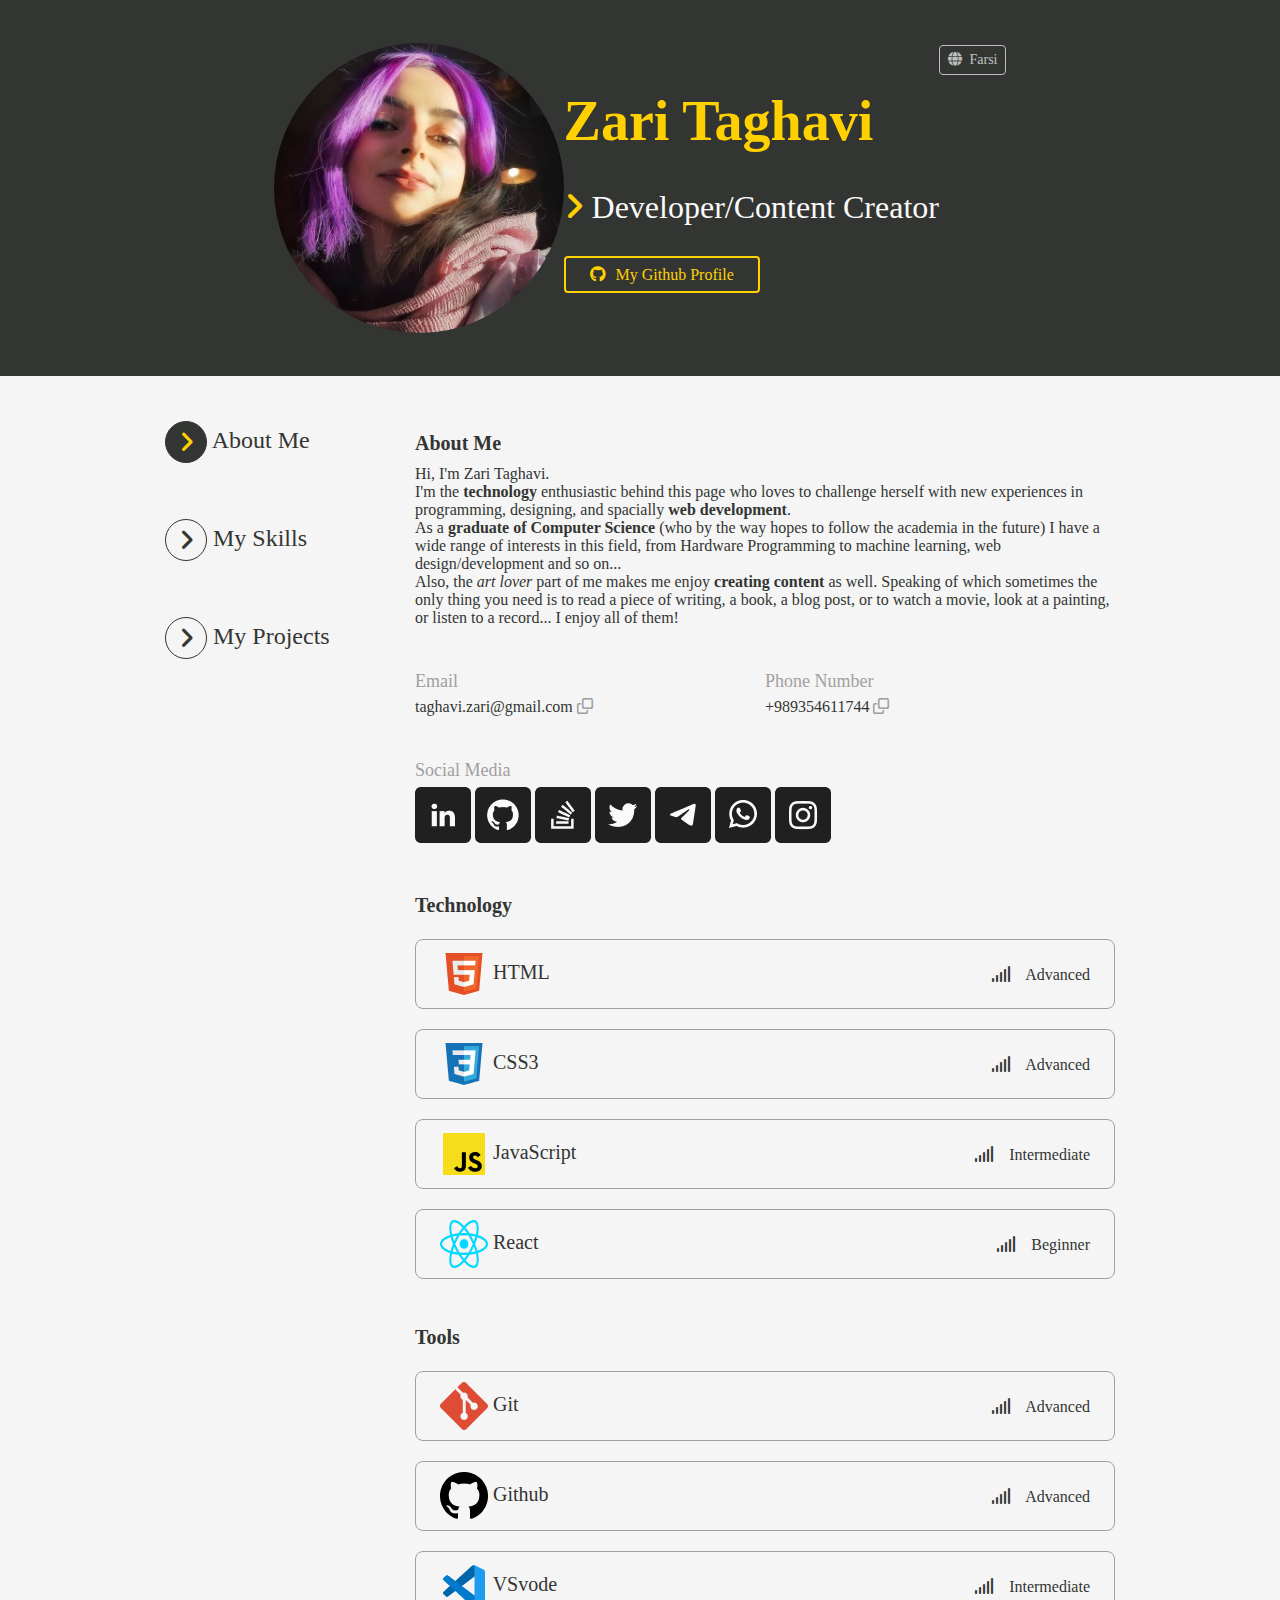
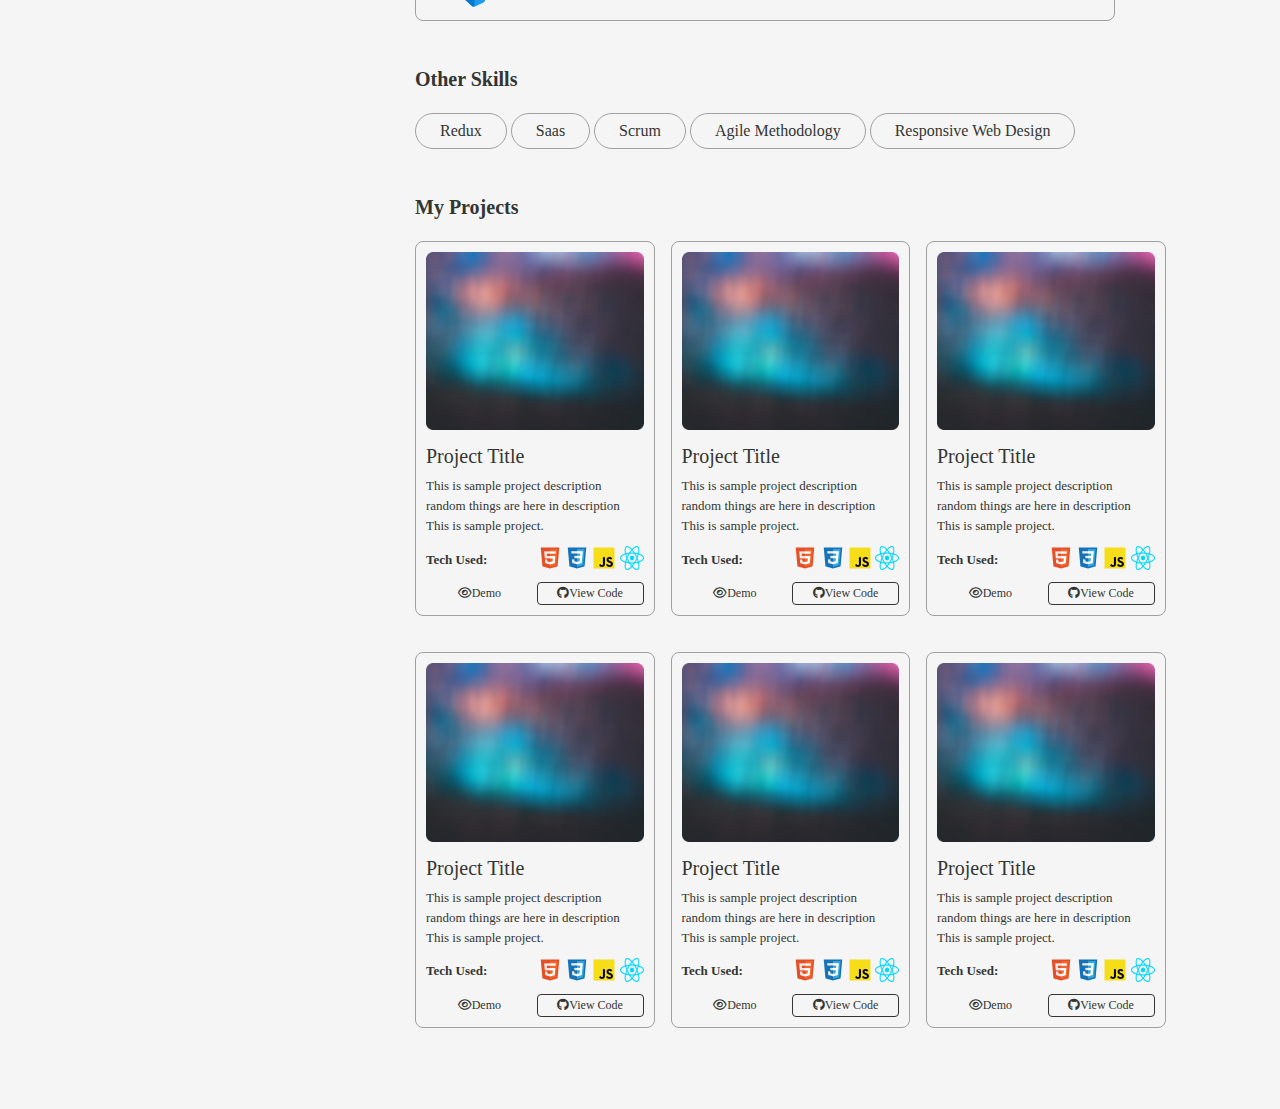
==== commit da636fc6: "build: add specific CSS file for English version and link it to HTML file" ====
--- a/html/index.html
+++ b/html/index.html
@@ -7,6 +7,7 @@
     <title>Zari Taghavi</title>
     <link rel="shortcut icon" href="Favicon.ico" type="image/x-icon" />
     <link rel="stylesheet" href="assets/css/style.css" />
+    <link rel="stylesheet" href="assets/css/enstyle.css" />
     <link rel="stylesheet" href="assets/css/all.min.css" />
   </head>
   <body>
--- a/html/assets/css/style.css
+++ b/html/assets/css/style.css
@@ -18,7 +18,6 @@
 }
 
 * {
-  font-family: "Poppins", sans-serif;
   box-sizing: border-box;
   transition: all 200ms ease-in-out;
 }
@@ -31,6 +30,10 @@
 
 a {
   text-decoration: none;
+}
+
+h1 {
+  font-size: 56px;
 }
 
 h2 {
@@ -71,15 +74,10 @@
   padding: 45px 0;
 }
 
-.header .title {
-  margin: 0 70px 0 50px;
-}
-
 .header .title h1 {
   color: #ffd100;
-  font-size: 56px;
+  line-height: 1;
   margin: 0;
-  line-height: 1;
 }
 
 .header .position {
@@ -165,34 +163,32 @@
   border-radius: 50%;
   text-align: center;
   vertical-align: middle;
-  margin-right: 12px;
 }
 
 nav ul li.active .marker,
 nav ul li:hover .marker {
   background-color: #333533;
   color: #ffd100;
-  font-size: 22px;
 }
 
 nav ul li:not(:last-child)::after {
   content: "";
   display: block;
   height: 56px;
-  border-left: 1px dashed #333533;
-  margin: 16px 0 16px 21px;
 }
 
 .sections {
   width: 700px;
-  border-left: 1px solid #333533;
-  padding-left: 40px;
 }
 
 .sections section:last-child {
   width: 870px;
 }
 
+.sections .about-me {
+  line-height: 1.3;
+}
+
 .contact {
   display: flex;
   margin: 45px 0 45px;
@@ -203,7 +199,6 @@
 }
 
 .contact p i {
-  margin-left: 10px;
   font-size: 16px;
   color: #a0a0a0;
   cursor: pointer;
@@ -215,7 +210,6 @@
 
 .socials li {
   display: inline-block;
-  margin-right: 24px;
 }
 
 .socials li span {
@@ -297,17 +291,14 @@
 
 .skills .title img {
   vertical-align: middle;
-  margin-right: 6px;
 }
 
 .skills .level {
   font-weight: 300;
-  width: 26%;
 }
 
 .skills .level i {
   padding: 10px 12px;
-  border-left: 1px solid #d6d6d6;
 }
 
 .other-skills li {
@@ -315,7 +306,6 @@
   padding: 8px 24px;
   border: 1px solid #a0a0a0;
   border-radius: 24px;
-  margin: 0 16px 18px 0;
 }
 
 .my-skills h4,
@@ -332,6 +322,7 @@
   padding: 10px;
   width: 25%;
   box-sizing: content-box;
+  margin-bottom: 36px;
 }
 
 .project h6 {
@@ -382,10 +373,6 @@
   text-align: center;
 }
 
-.project-links a i {
-  margin-right: 5px;
-}
-
 .project-links a:first-child {
   border: 1px solid transparent;
   border-radius: 4px;
